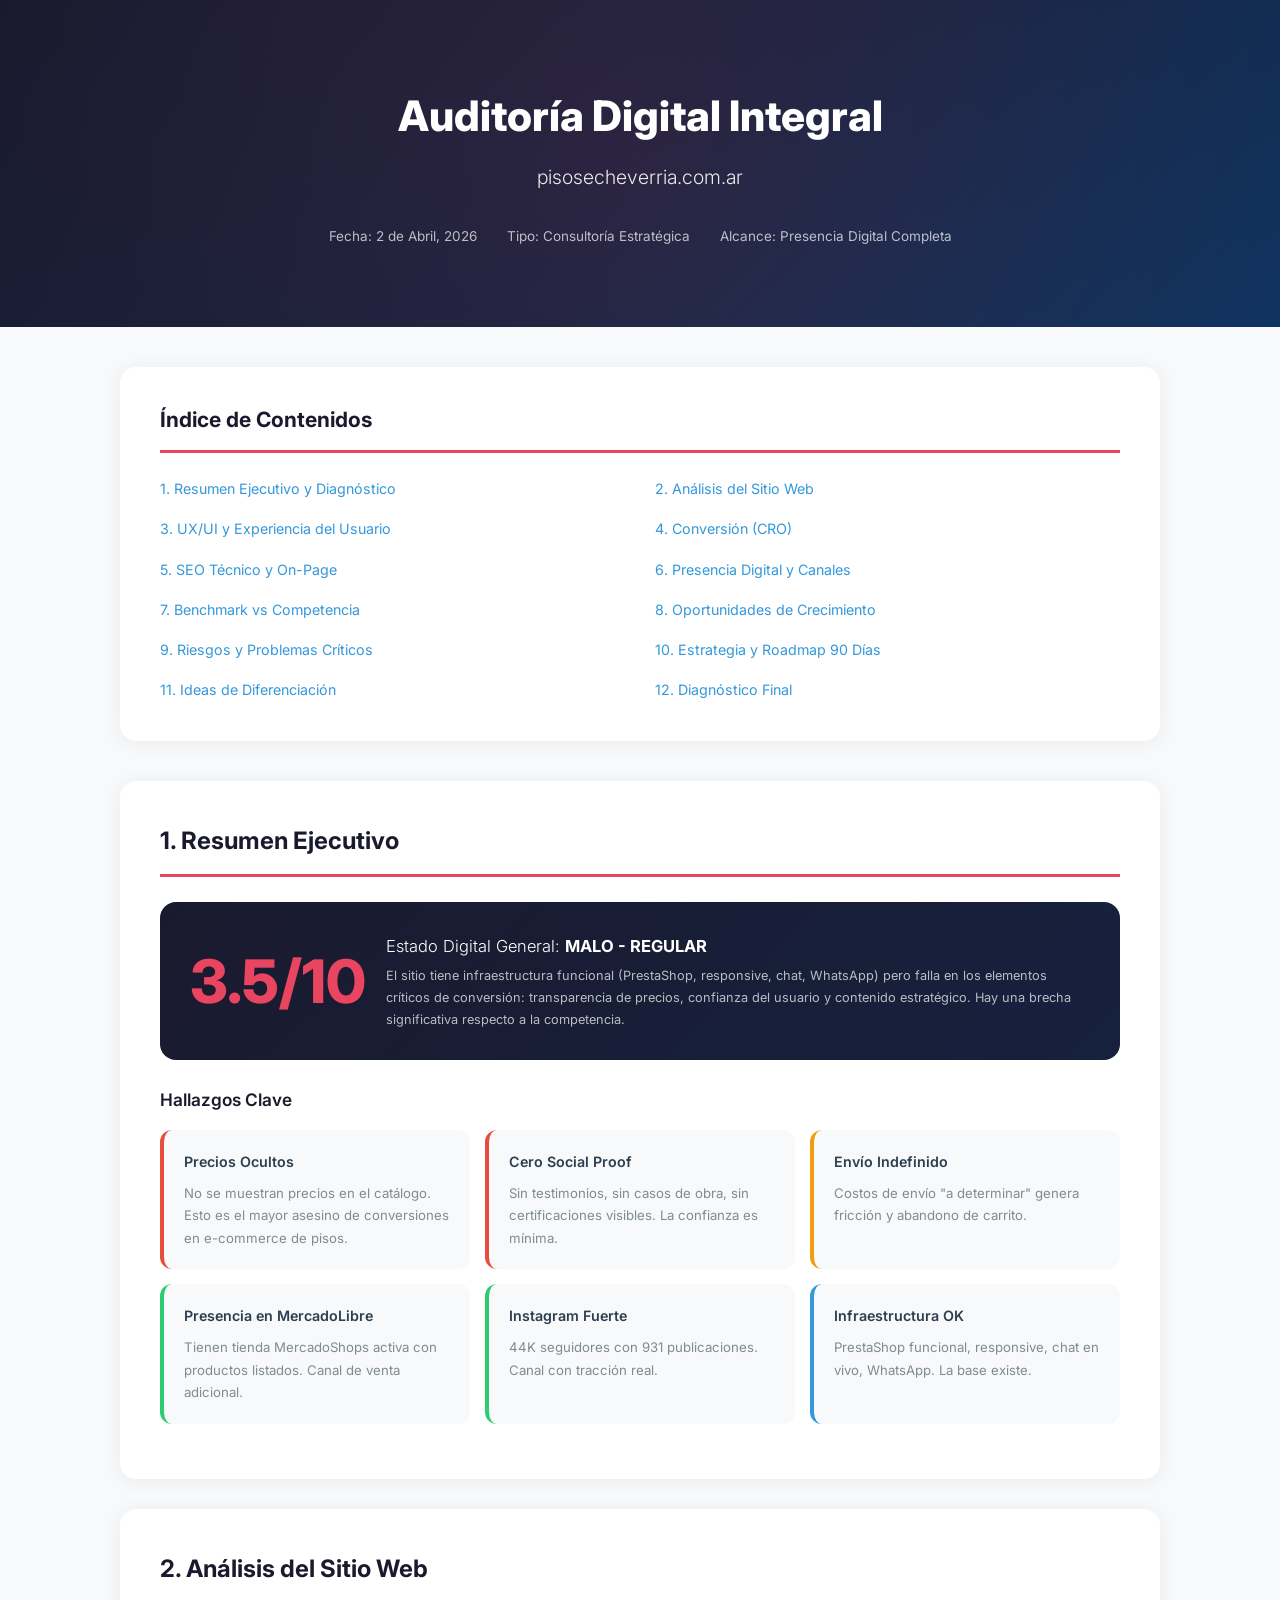
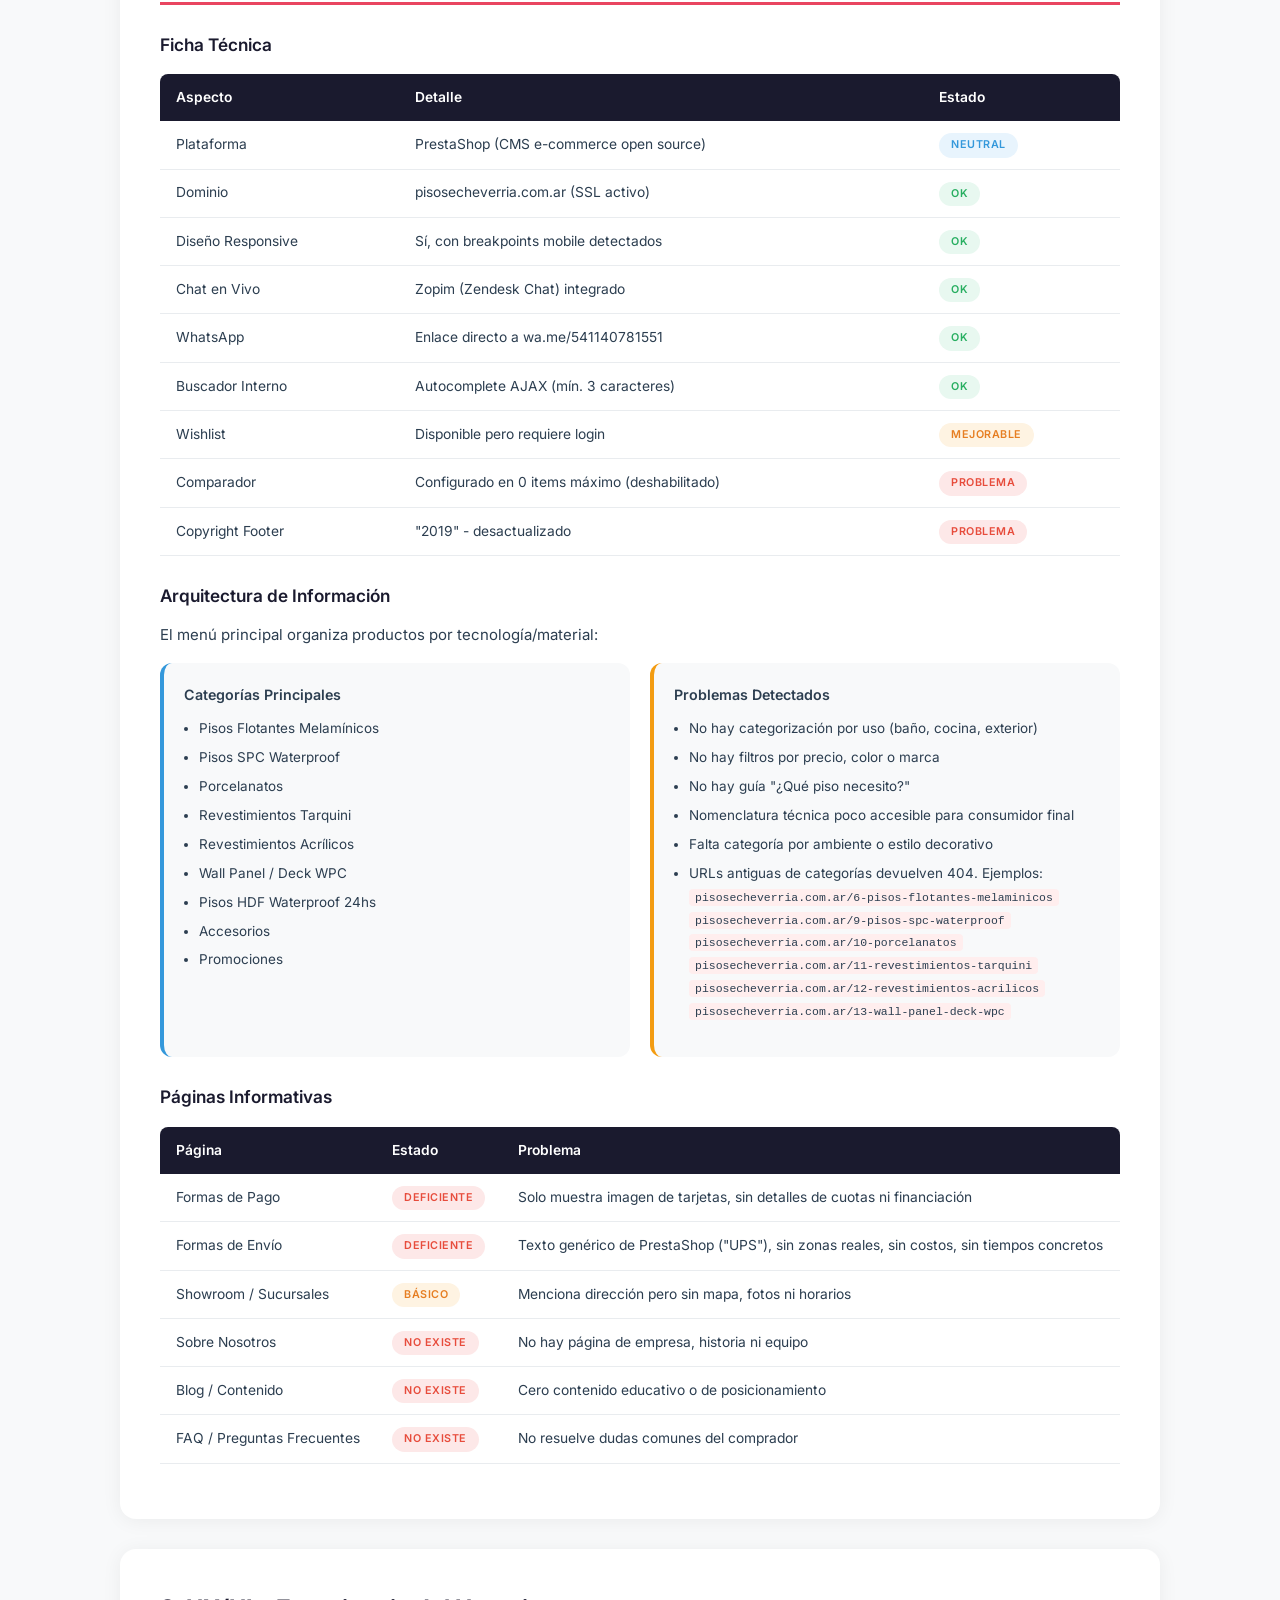
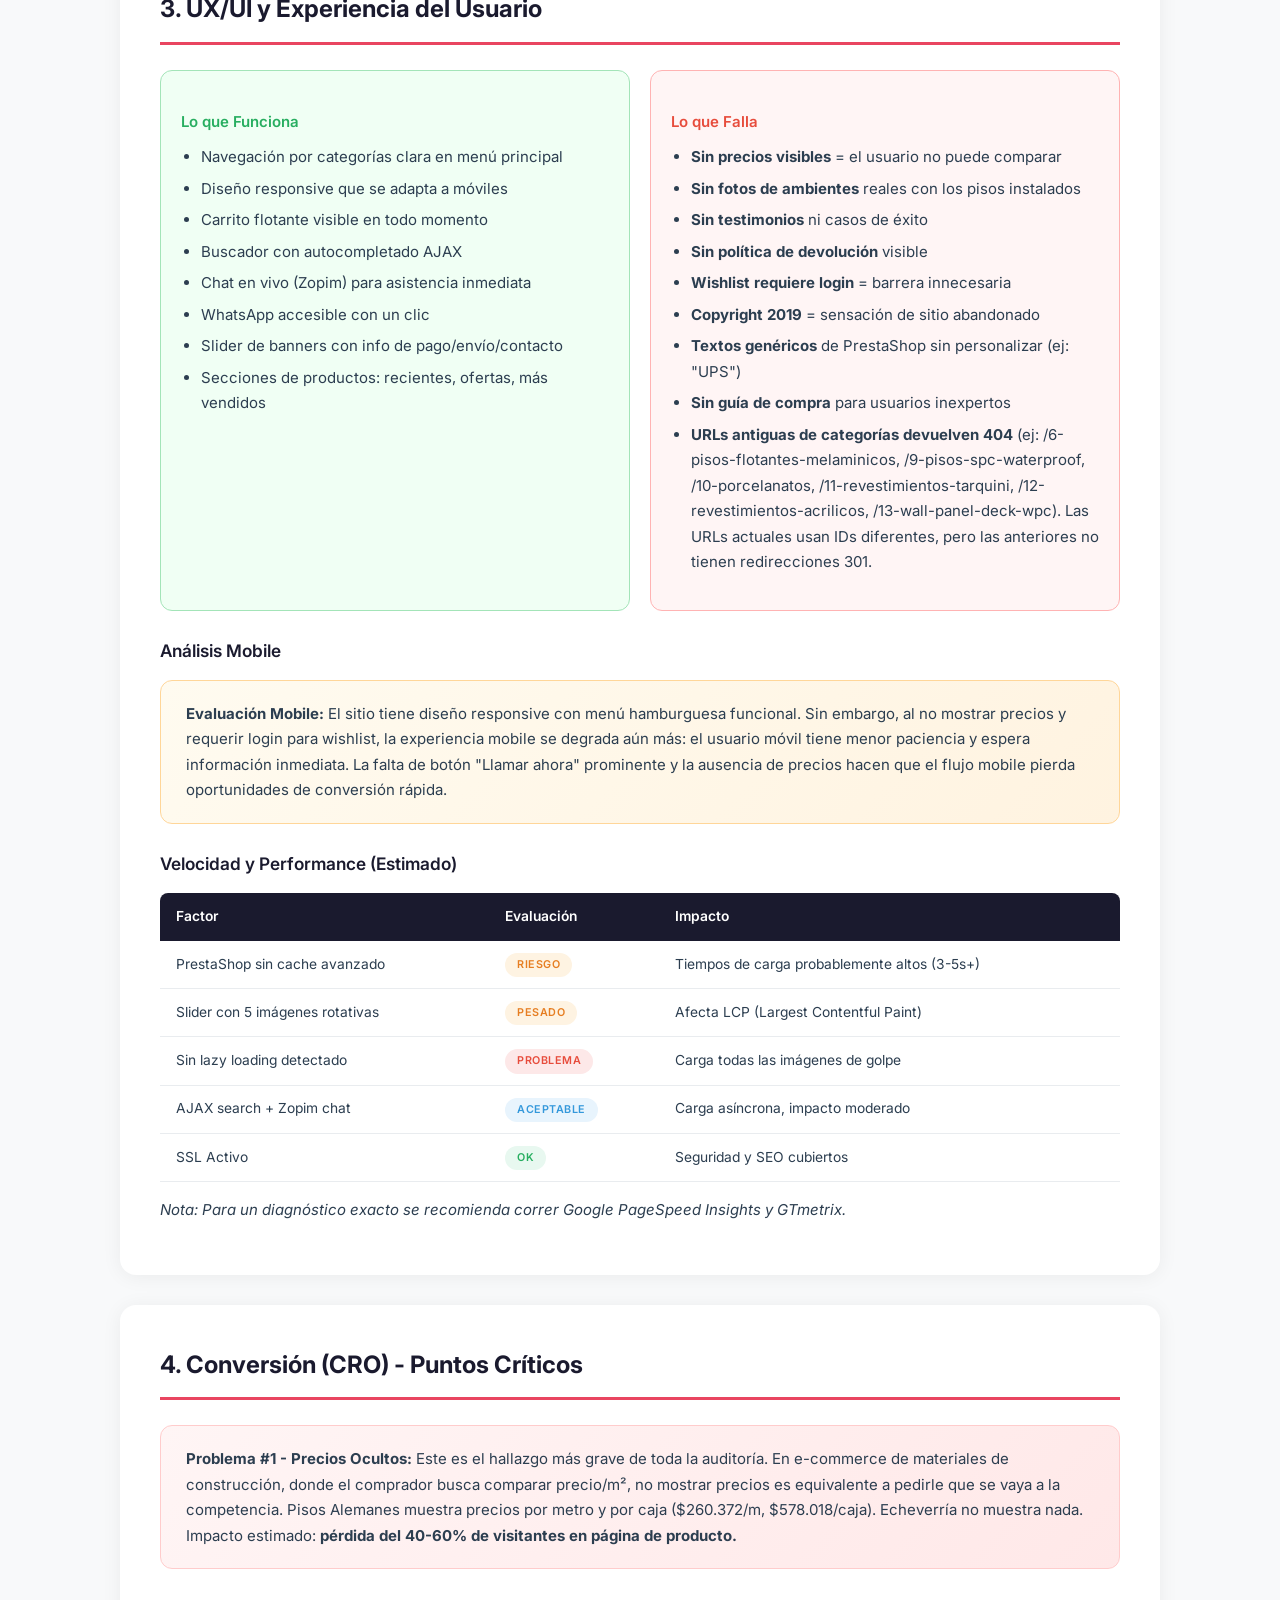
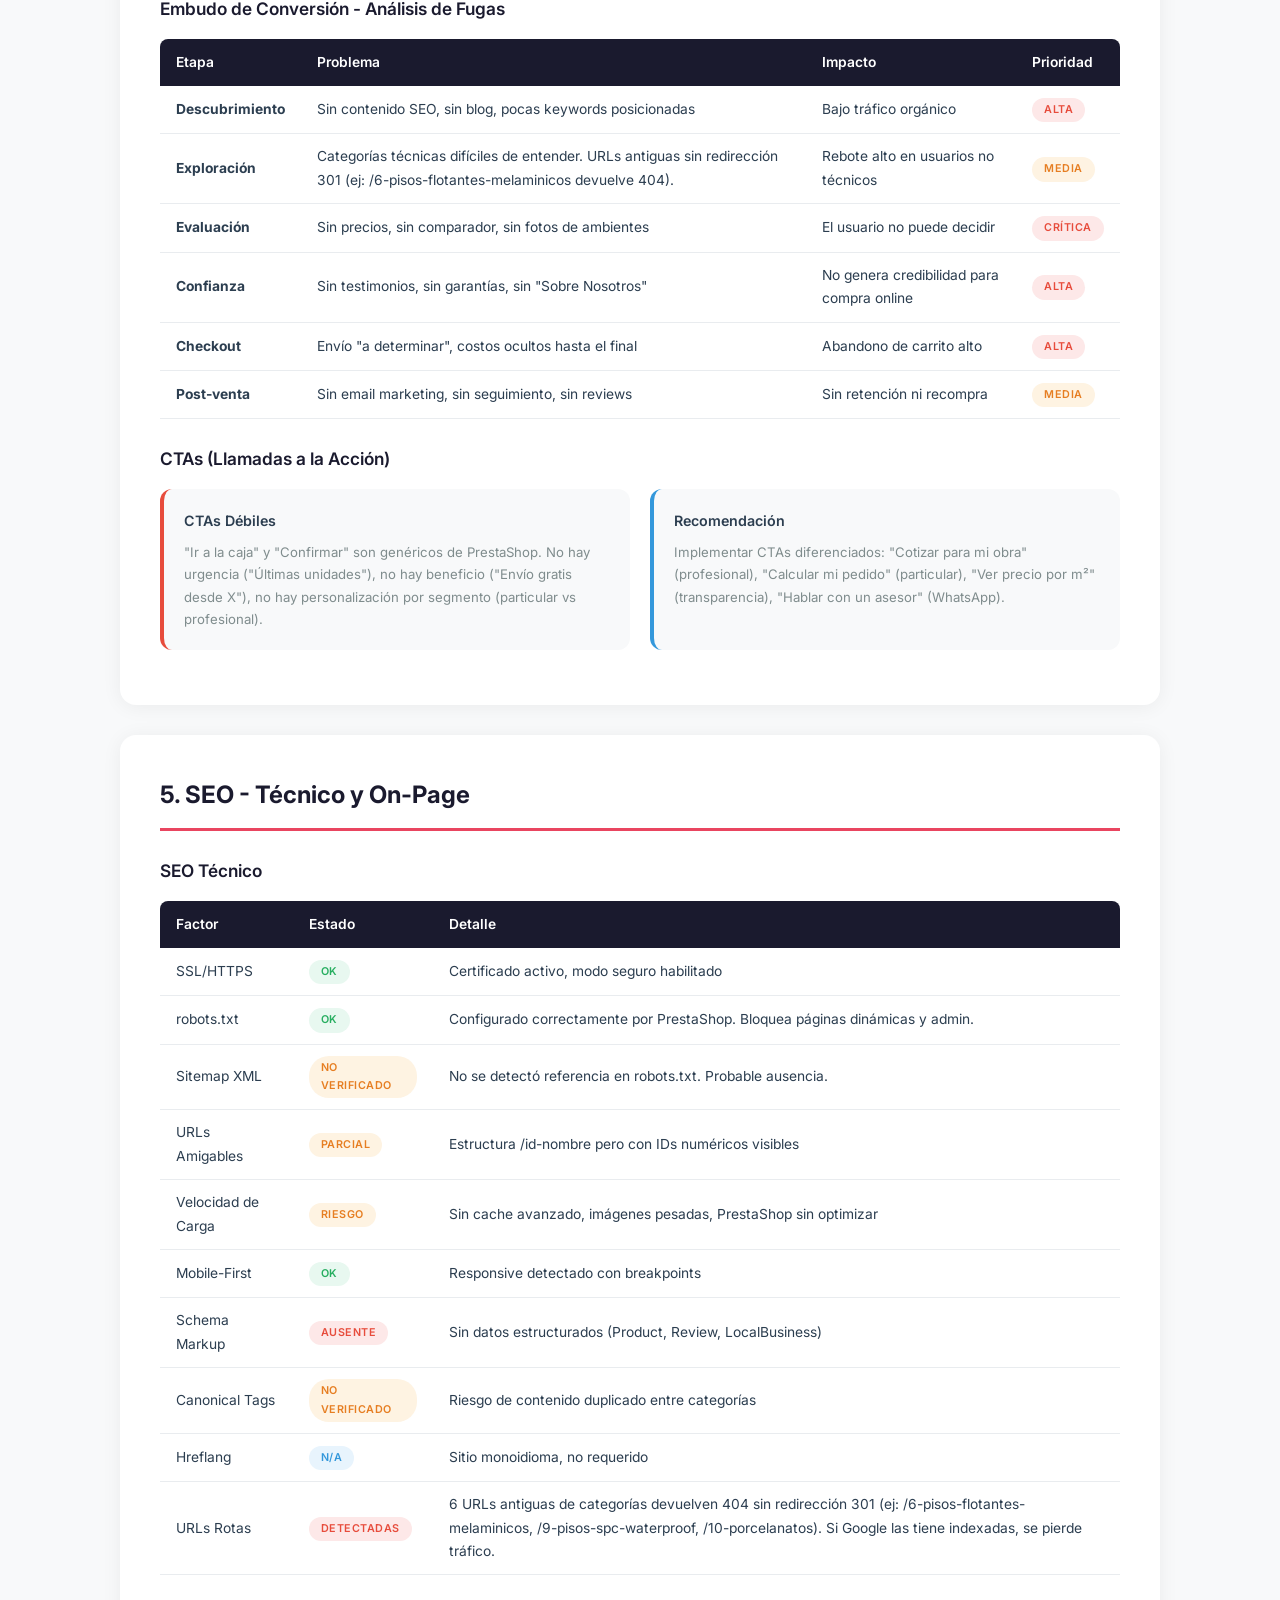
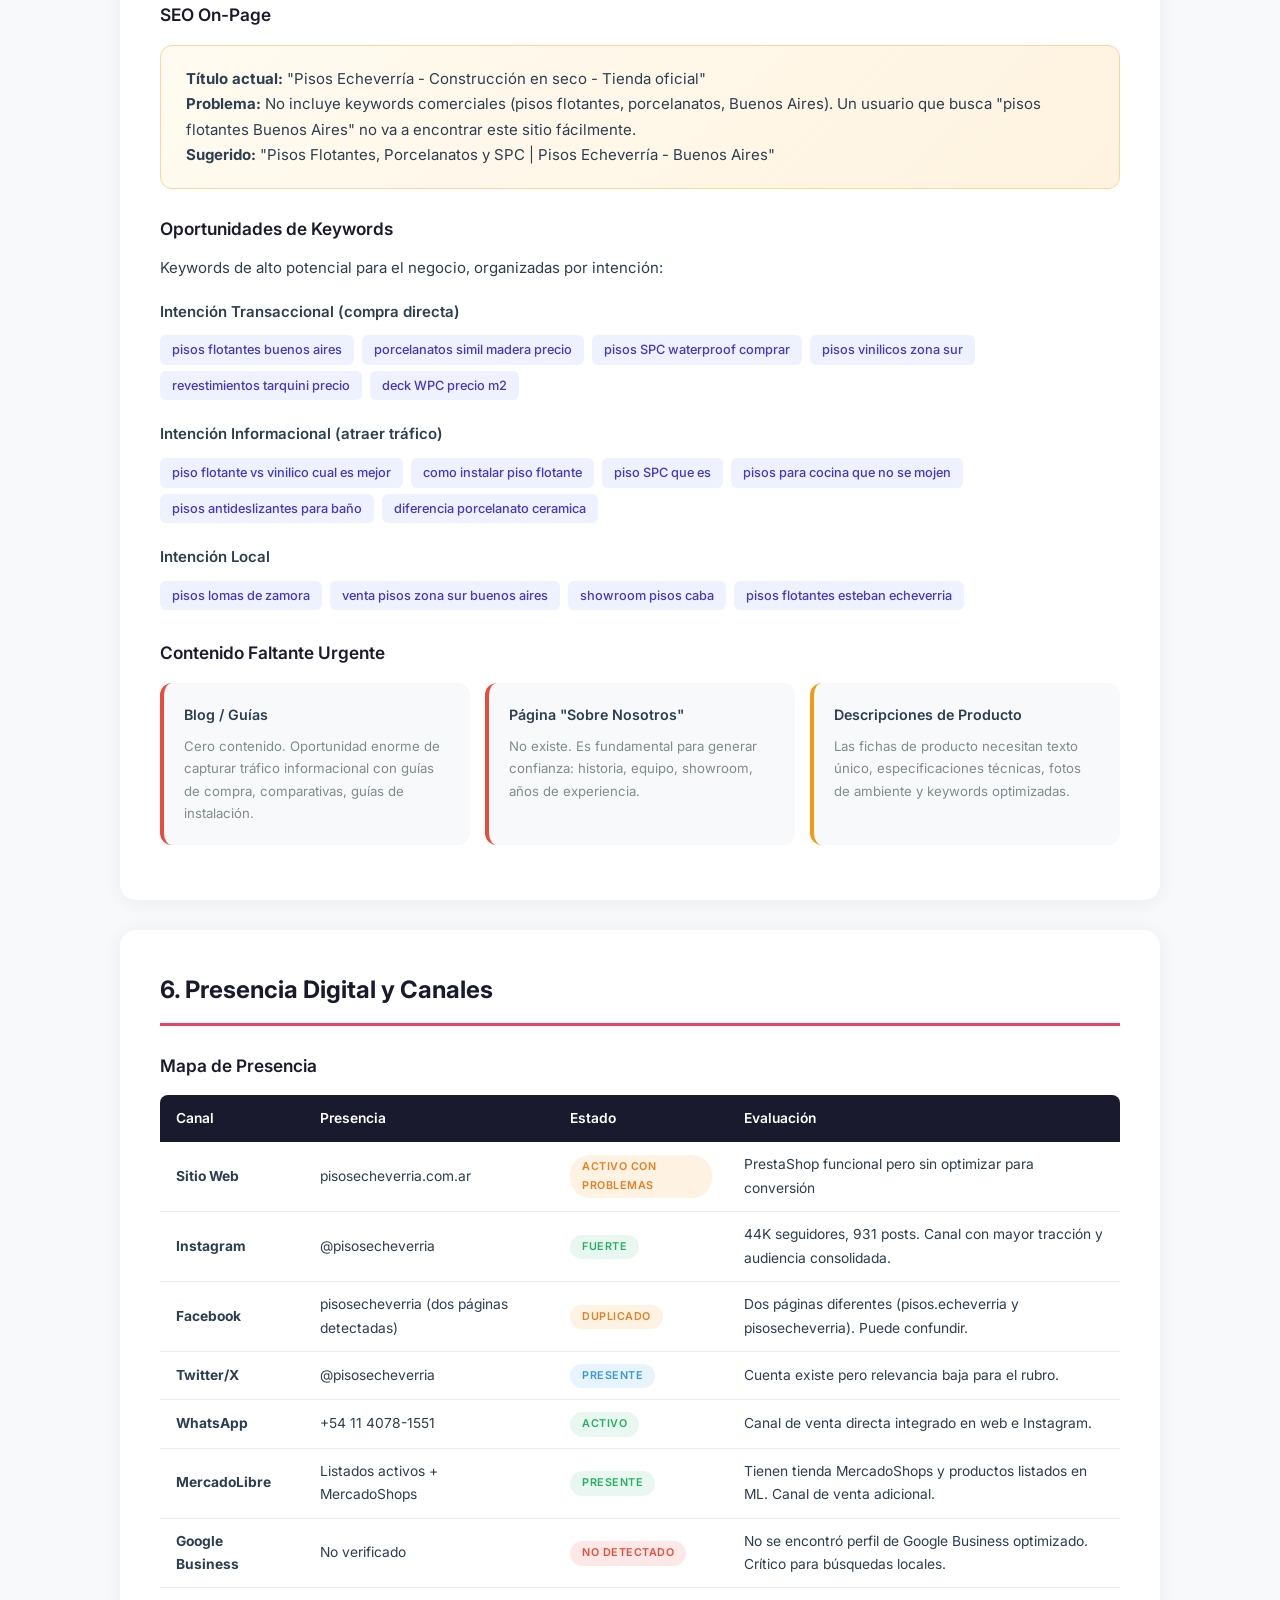
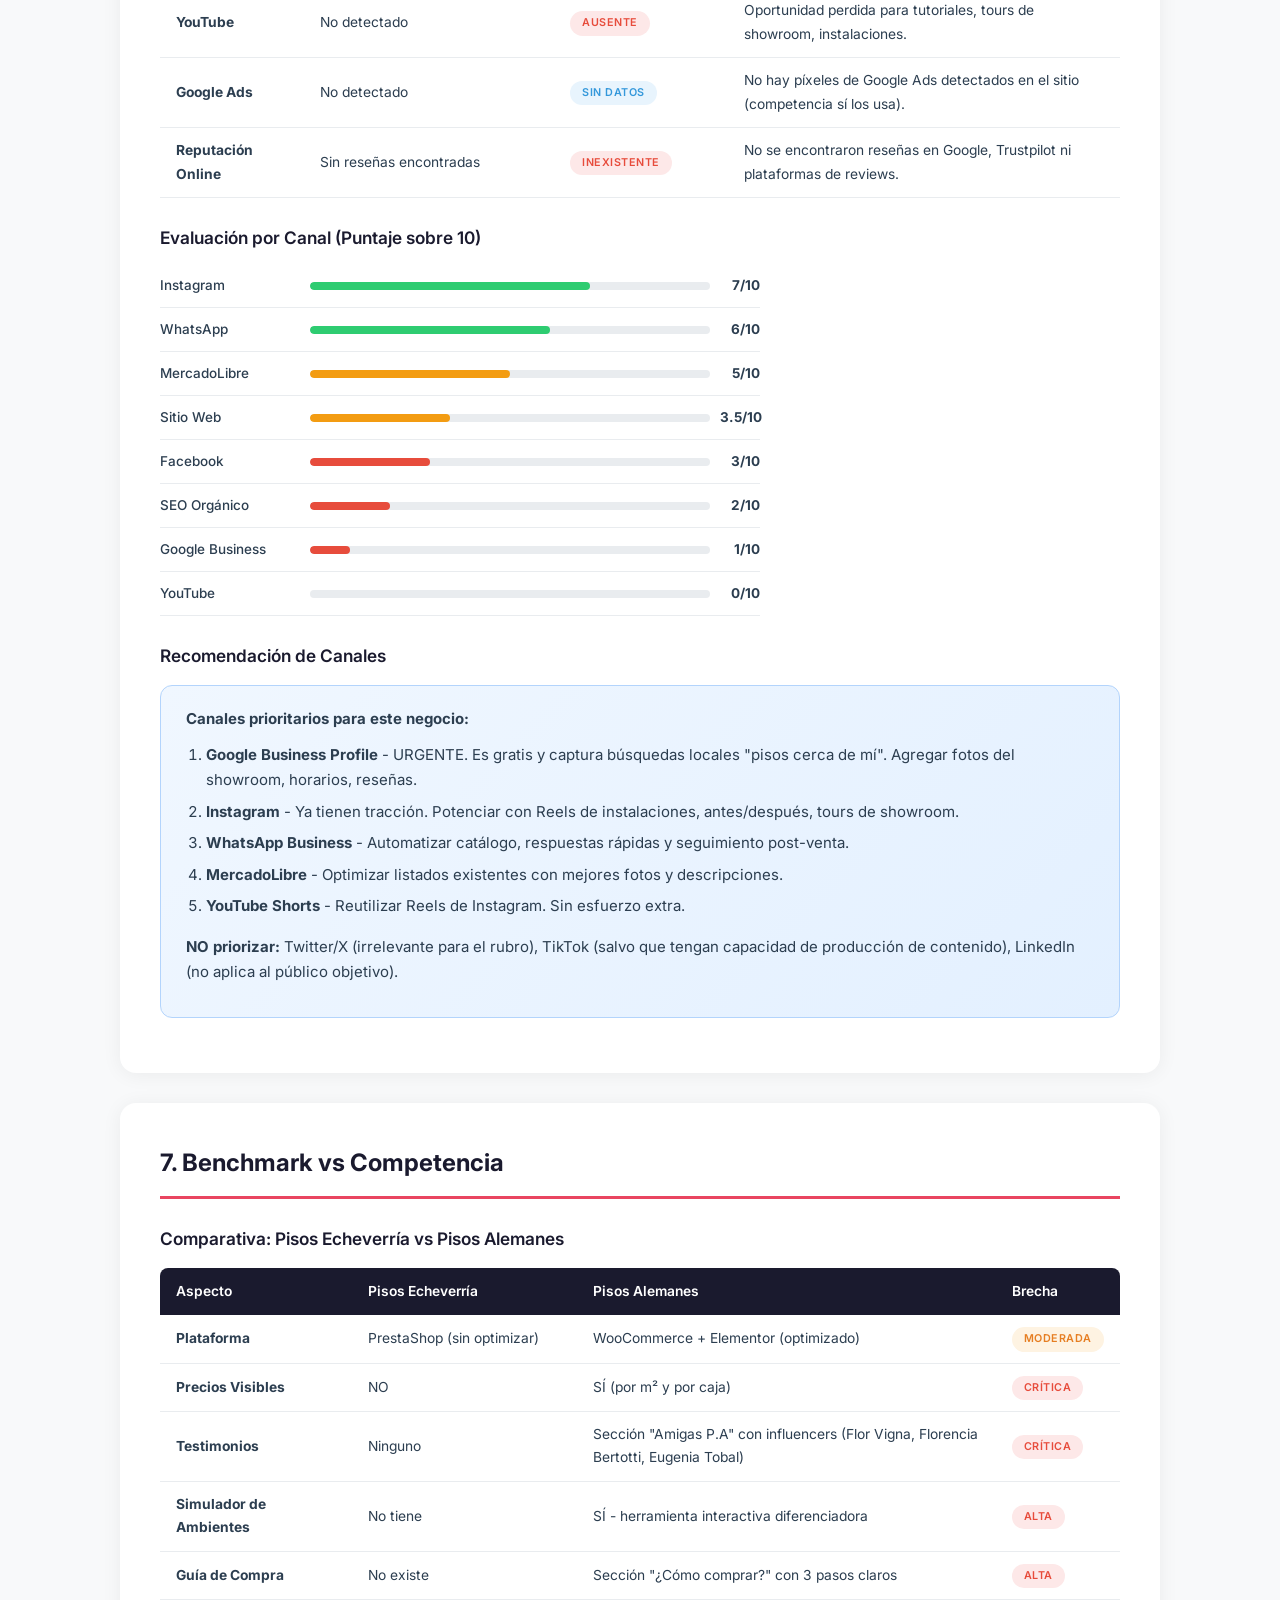
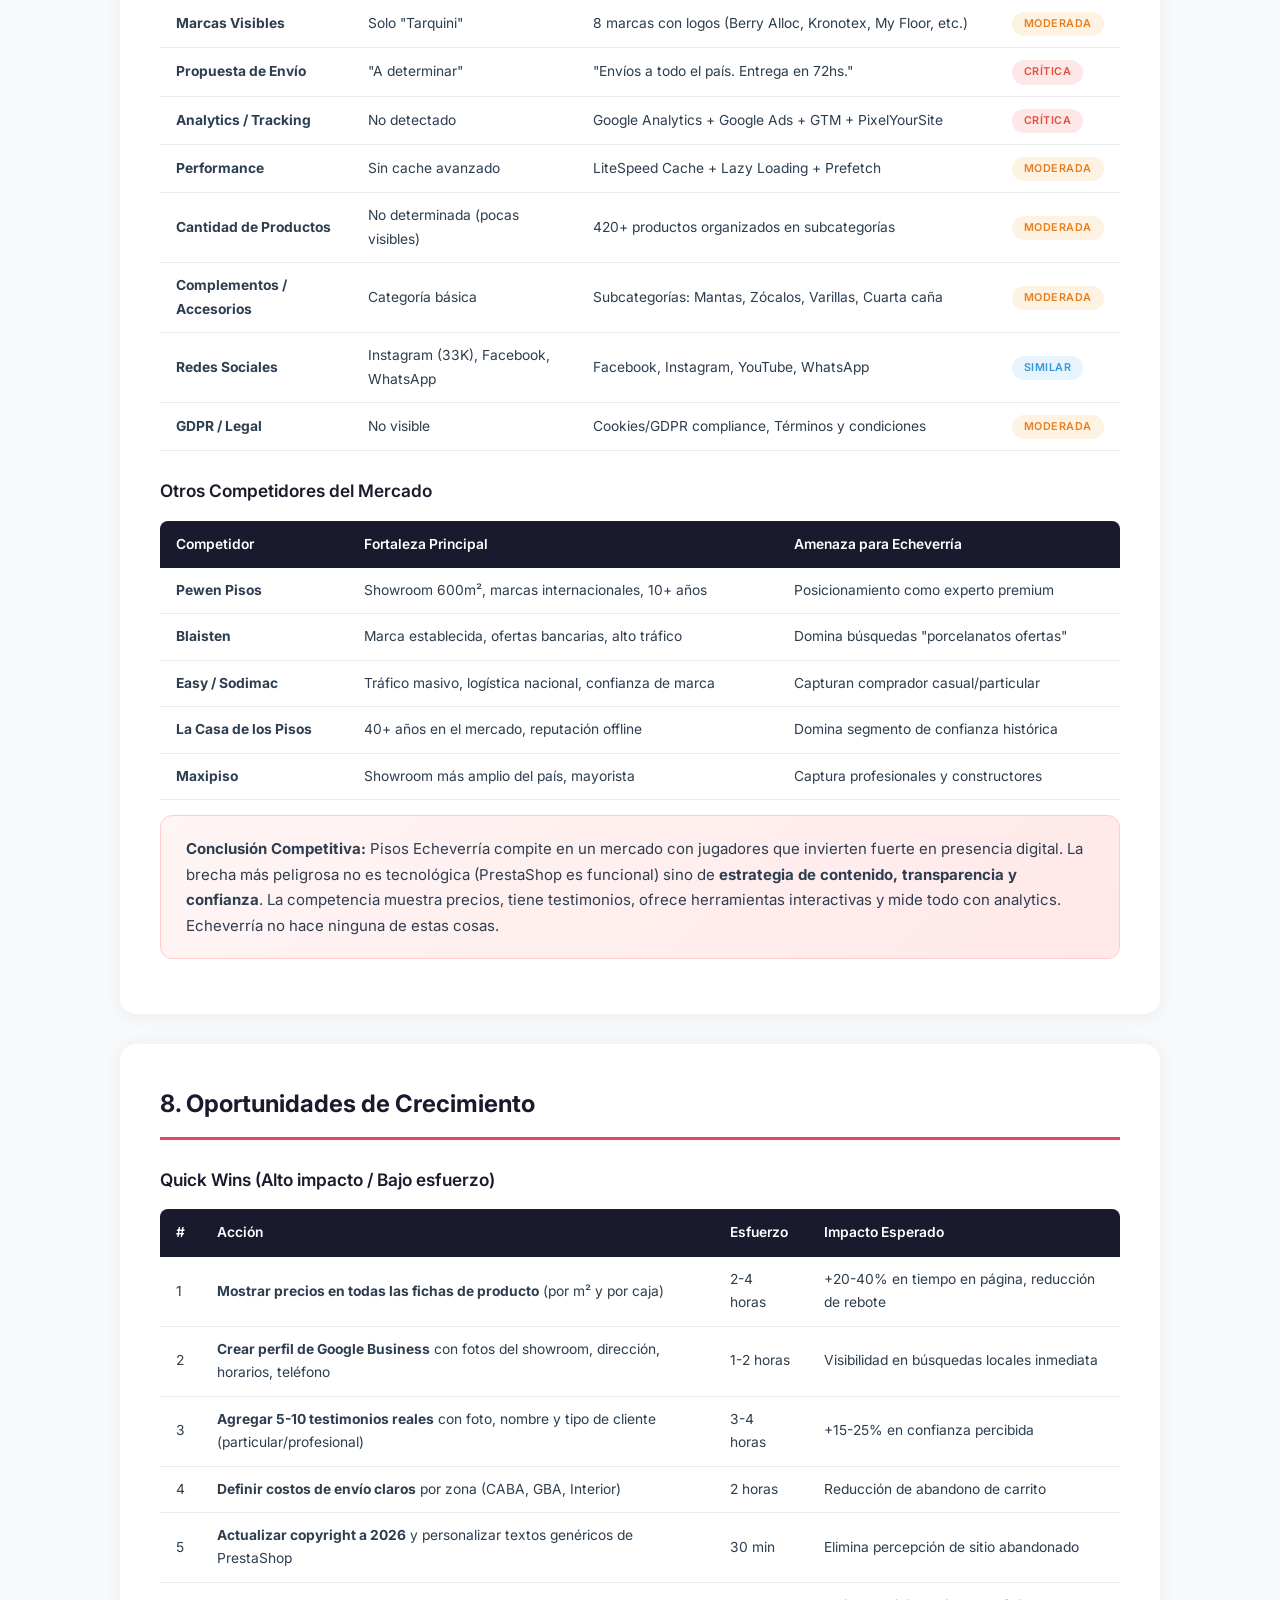
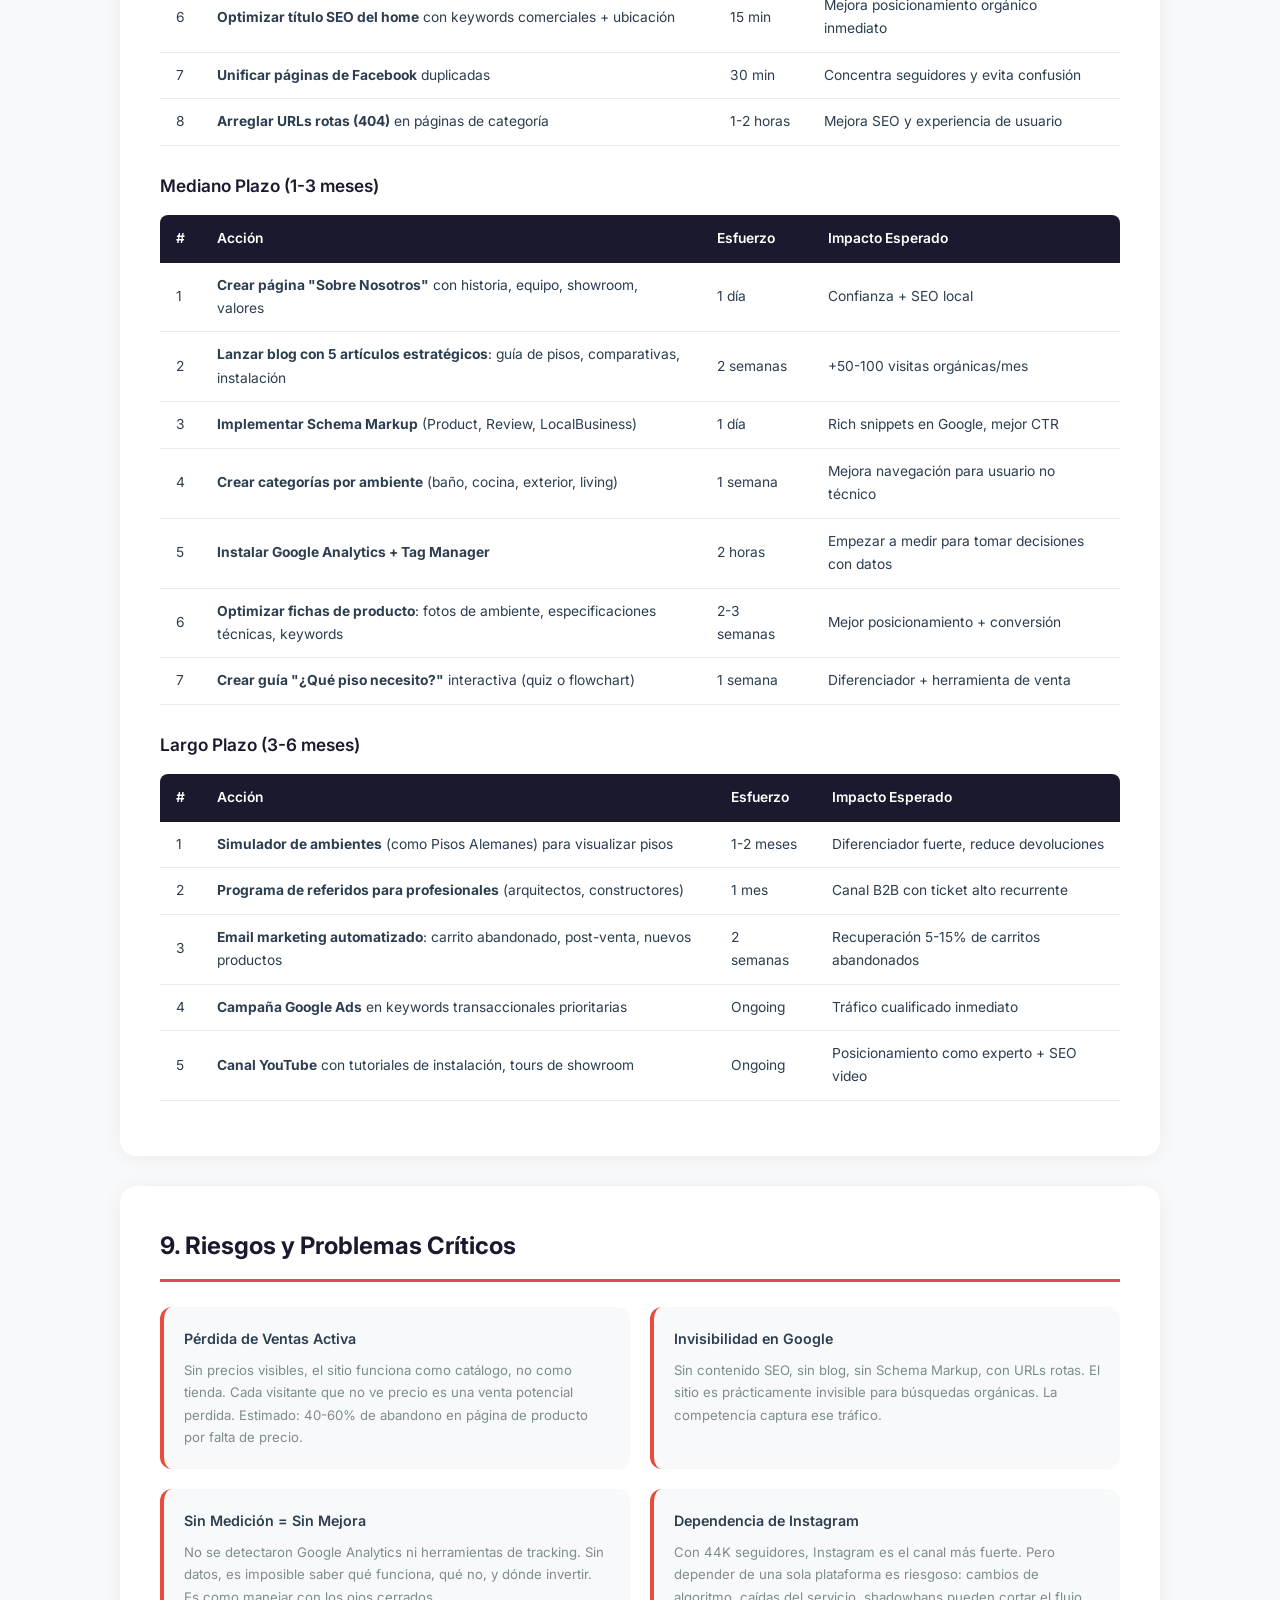
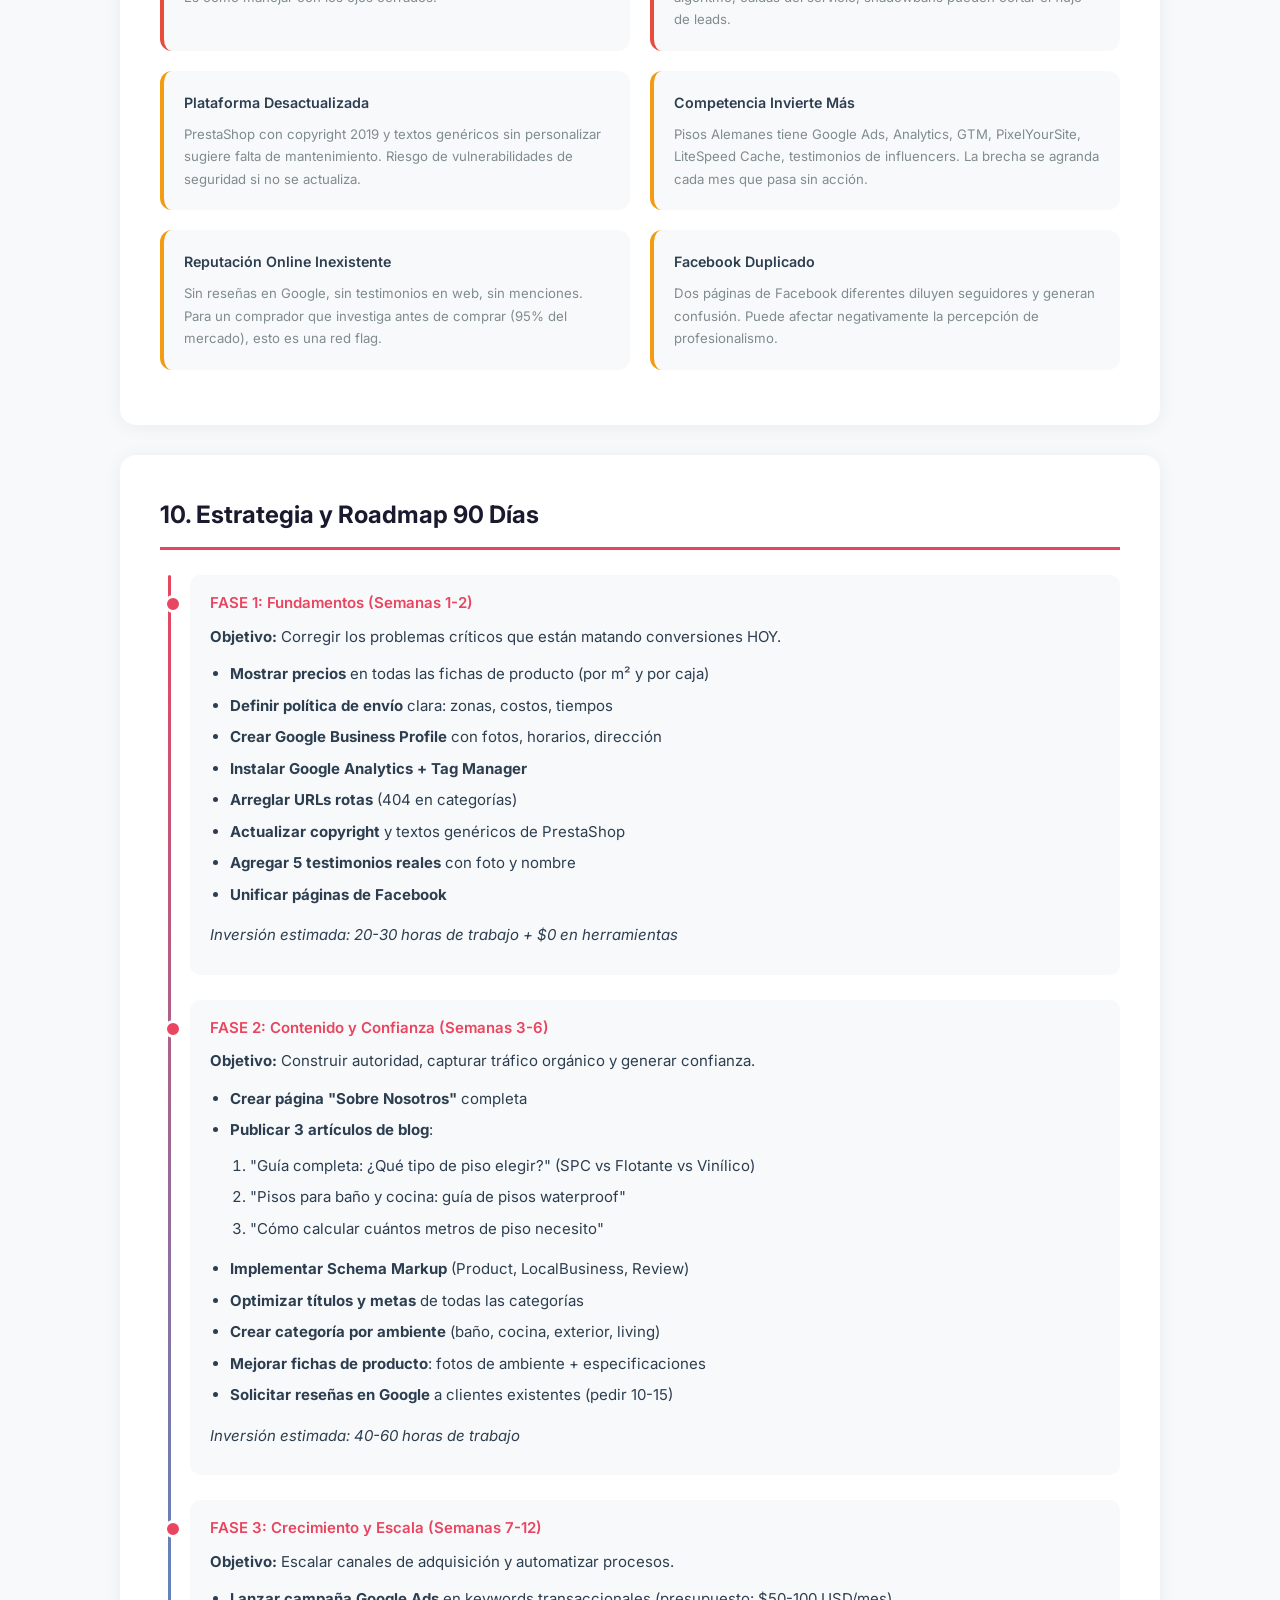
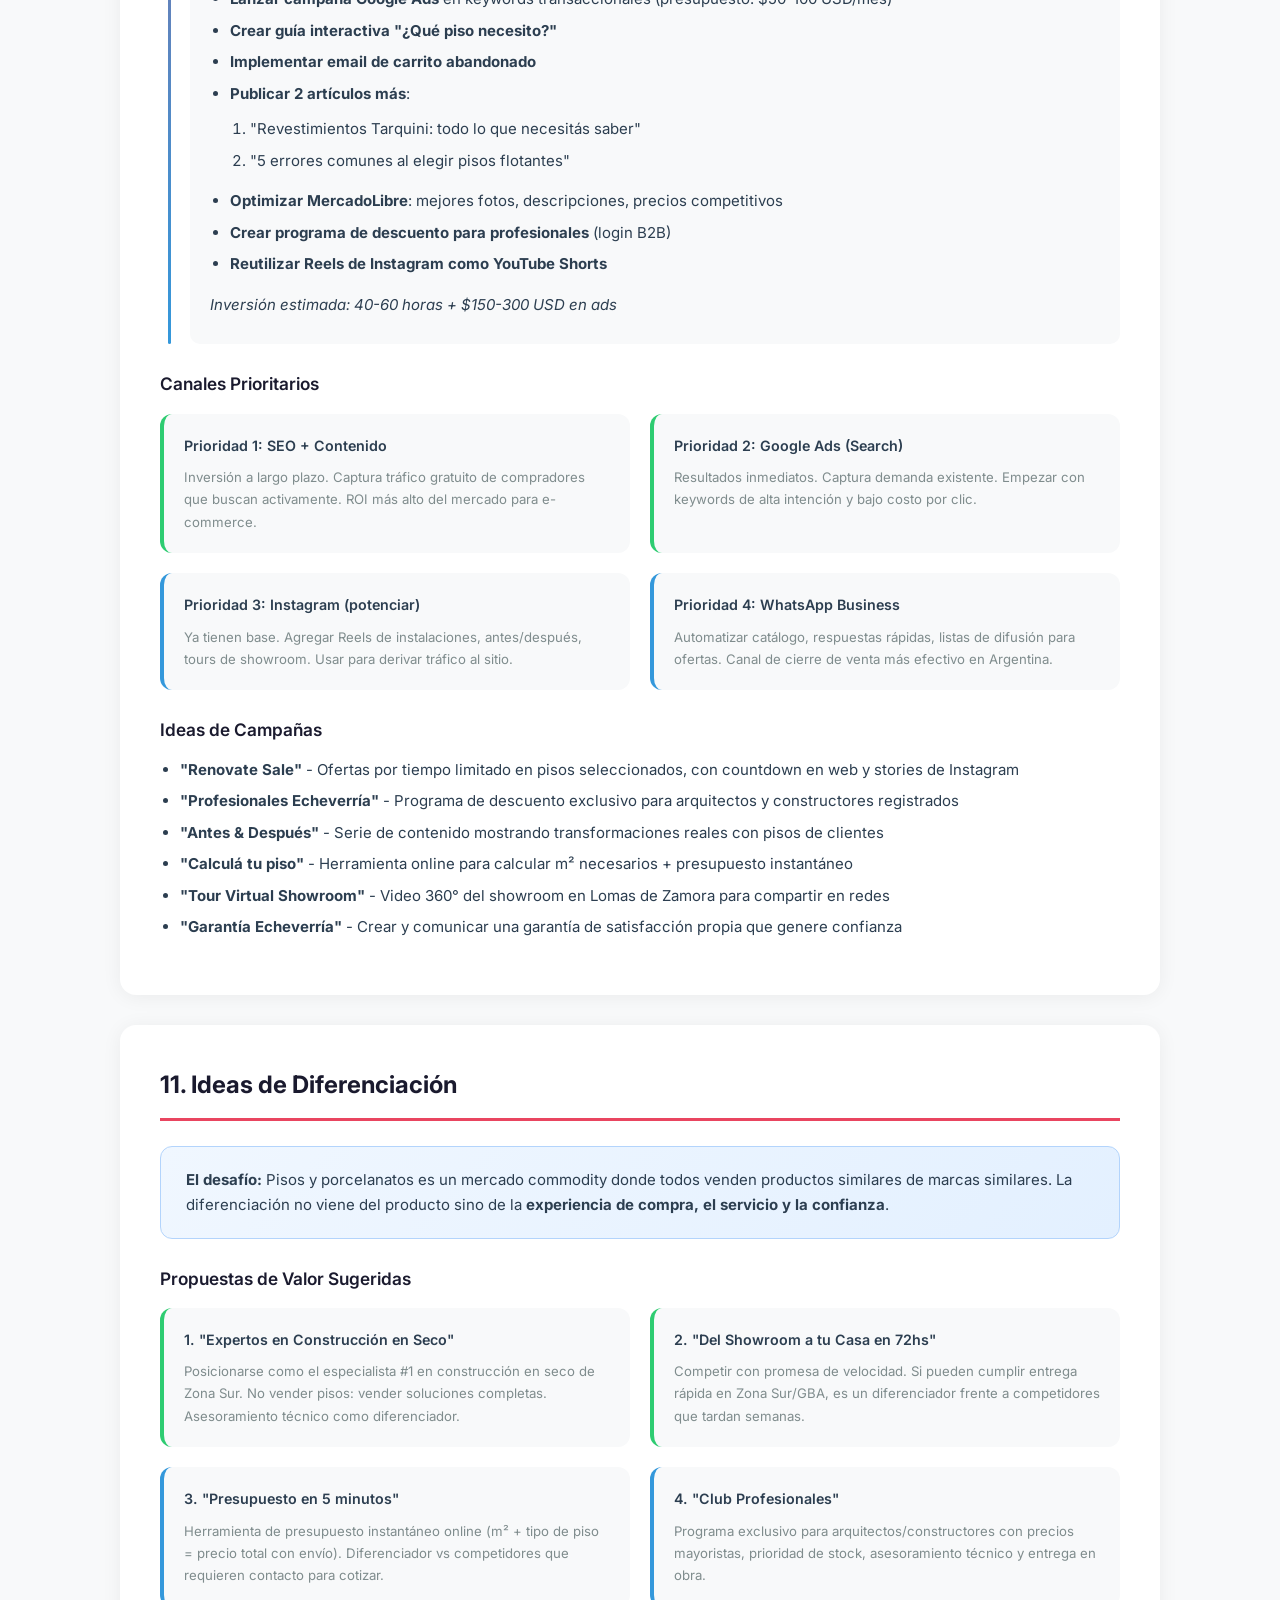
==== auditoria-pisosecheverria.html @ bd14de44 "Commit Inicial" ====
<!DOCTYPE html>
<html lang="es">
<head>
    <meta charset="UTF-8">
    <meta name="viewport" content="width=device-width, initial-scale=1.0">
    <title>Auditoría Digital - Pisos Echeverría</title>
    <style>
        @import url('https://fonts.googleapis.com/css2?family=Inter:wght@300;400;500;600;700;800&display=swap');

        :root {
            --primary: #1a1a2e;
            --accent: #e94560;
            --accent-light: #ff6b6b;
            --success: #2ecc71;
            --warning: #f39c12;
            --danger: #e74c3c;
            --info: #3498db;
            --bg: #f8f9fa;
            --card: #ffffff;
            --text: #2c3e50;
            --text-light: #7f8c8d;
            --border: #e9ecef;
        }

        * { margin: 0; padding: 0; box-sizing: border-box; }

        body {
            font-family: 'Inter', -apple-system, sans-serif;
            background: var(--bg);
            color: var(--text);
            line-height: 1.7;
            font-size: 15px;
        }

        .cover {
            background: linear-gradient(135deg, var(--primary) 0%, #16213e 50%, #0f3460 100%);
            color: white;
            padding: 80px 40px;
            text-align: center;
            position: relative;
            overflow: hidden;
        }

        .cover::before {
            content: '';
            position: absolute;
            top: -50%;
            left: -50%;
            width: 200%;
            height: 200%;
            background: radial-gradient(circle, rgba(233,69,96,0.1) 0%, transparent 50%);
            animation: pulse 4s ease-in-out infinite;
        }

        @keyframes pulse {
            0%, 100% { transform: scale(1); }
            50% { transform: scale(1.1); }
        }

        .cover h1 {
            font-size: 2.8em;
            font-weight: 800;
            margin-bottom: 10px;
            position: relative;
        }

        .cover .subtitle {
            font-size: 1.3em;
            opacity: 0.9;
            font-weight: 300;
            margin-bottom: 30px;
            position: relative;
        }

        .cover .meta {
            display: flex;
            justify-content: center;
            gap: 30px;
            font-size: 0.9em;
            opacity: 0.7;
            position: relative;
        }

        .container {
            max-width: 1100px;
            margin: 0 auto;
            padding: 40px 30px;
        }

        .toc {
            background: var(--card);
            border-radius: 16px;
            padding: 35px 40px;
            margin-bottom: 40px;
            box-shadow: 0 2px 20px rgba(0,0,0,0.06);
        }

        .toc h2 {
            font-size: 1.4em;
            margin-bottom: 20px;
            color: var(--primary);
        }

        .toc-grid {
            display: grid;
            grid-template-columns: 1fr 1fr;
            gap: 8px 30px;
        }

        .toc a {
            color: var(--info);
            text-decoration: none;
            font-size: 0.95em;
            padding: 4px 0;
            display: block;
            transition: color 0.2s;
        }

        .toc a:hover { color: var(--accent); }

        section {
            background: var(--card);
            border-radius: 16px;
            padding: 40px;
            margin-bottom: 30px;
            box-shadow: 0 2px 20px rgba(0,0,0,0.06);
        }

        h2 {
            font-size: 1.6em;
            color: var(--primary);
            margin-bottom: 25px;
            padding-bottom: 12px;
            border-bottom: 3px solid var(--accent);
            display: flex;
            align-items: center;
            gap: 12px;
        }

        h3 {
            font-size: 1.15em;
            color: var(--primary);
            margin: 25px 0 12px;
            font-weight: 600;
        }

        h4 {
            font-size: 1em;
            color: var(--text);
            margin: 18px 0 8px;
            font-weight: 600;
        }

        p { margin-bottom: 12px; }

        ul, ol {
            margin: 10px 0 15px 20px;
        }

        li { margin-bottom: 6px; }

        .badge {
            display: inline-block;
            padding: 3px 12px;
            border-radius: 20px;
            font-size: 0.78em;
            font-weight: 600;
            text-transform: uppercase;
            letter-spacing: 0.5px;
        }

        .badge-danger { background: #fde8e8; color: var(--danger); }
        .badge-warning { background: #fef3e2; color: #e67e22; }
        .badge-success { background: #e8f8f0; color: #27ae60; }
        .badge-info { background: #e8f4fd; color: var(--info); }

        .score-card {
            display: flex;
            align-items: center;
            gap: 20px;
            background: linear-gradient(135deg, #1a1a2e, #16213e);
            color: white;
            padding: 30px;
            border-radius: 16px;
            margin: 20px 0;
        }

        .score-number {
            font-size: 4em;
            font-weight: 800;
            line-height: 1;
            color: var(--accent);
        }

        .score-label {
            font-size: 1.1em;
            font-weight: 300;
        }

        .score-detail {
            font-size: 0.85em;
            opacity: 0.7;
            margin-top: 5px;
        }

        .grid-2 {
            display: grid;
            grid-template-columns: 1fr 1fr;
            gap: 20px;
            margin: 15px 0;
        }

        .grid-3 {
            display: grid;
            grid-template-columns: 1fr 1fr 1fr;
            gap: 15px;
            margin: 15px 0;
        }

        .mini-card {
            background: var(--bg);
            border-radius: 12px;
            padding: 20px;
            border-left: 4px solid var(--info);
        }

        .mini-card.danger { border-left-color: var(--danger); }
        .mini-card.warning { border-left-color: var(--warning); }
        .mini-card.success { border-left-color: var(--success); }
        .mini-card.info { border-left-color: var(--info); }

        .mini-card h4 {
            margin: 0 0 8px;
            font-size: 0.95em;
        }

        .mini-card p {
            font-size: 0.88em;
            color: var(--text-light);
            margin: 0;
        }

        table {
            width: 100%;
            border-collapse: collapse;
            margin: 15px 0;
            font-size: 0.92em;
        }

        thead th {
            background: var(--primary);
            color: white;
            padding: 12px 16px;
            text-align: left;
            font-weight: 600;
        }

        thead th:first-child { border-radius: 8px 0 0 0; }
        thead th:last-child { border-radius: 0 8px 0 0; }

        tbody td {
            padding: 11px 16px;
            border-bottom: 1px solid var(--border);
        }

        tbody tr:hover { background: #f8f9fa; }

        .highlight-box {
            background: linear-gradient(135deg, #fff5f5, #ffe8e8);
            border: 1px solid #ffcccc;
            border-radius: 12px;
            padding: 20px 25px;
            margin: 15px 0;
        }

        .highlight-box.info {
            background: linear-gradient(135deg, #f0f7ff, #e3f0ff);
            border-color: #b3d4fc;
        }

        .highlight-box.success {
            background: linear-gradient(135deg, #f0fff4, #e3ffe8);
            border-color: #a3e4b8;
        }

        .highlight-box.warning {
            background: linear-gradient(135deg, #fffbf0, #fff3e0);
            border-color: #ffd699;
        }

        .timeline {
            position: relative;
            padding-left: 30px;
            margin: 20px 0;
        }

        .timeline::before {
            content: '';
            position: absolute;
            left: 8px;
            top: 0;
            bottom: 0;
            width: 3px;
            background: linear-gradient(to bottom, var(--accent), var(--info));
            border-radius: 3px;
        }

        .timeline-item {
            position: relative;
            margin-bottom: 25px;
            padding: 15px 20px;
            background: var(--bg);
            border-radius: 10px;
        }

        .timeline-item::before {
            content: '';
            position: absolute;
            left: -26px;
            top: 20px;
            width: 12px;
            height: 12px;
            border-radius: 50%;
            background: var(--accent);
            border: 3px solid white;
        }

        .timeline-item h4 {
            margin: 0 0 8px;
            color: var(--accent);
        }

        .pros-cons {
            display: grid;
            grid-template-columns: 1fr 1fr;
            gap: 20px;
            margin: 15px 0;
        }

        .pros, .cons {
            padding: 20px;
            border-radius: 12px;
        }

        .pros {
            background: #f0fff4;
            border: 1px solid #a3e4b8;
        }

        .cons {
            background: #fff5f5;
            border: 1px solid #ffb3b3;
        }

        .pros h4 { color: #27ae60; }
        .cons h4 { color: var(--danger); }

        .channel-score {
            display: flex;
            align-items: center;
            gap: 10px;
            padding: 10px 0;
            border-bottom: 1px solid var(--border);
        }

        .channel-bar {
            flex: 1;
            height: 8px;
            background: #e9ecef;
            border-radius: 4px;
            overflow: hidden;
        }

        .channel-fill {
            height: 100%;
            border-radius: 4px;
            transition: width 0.3s;
        }

        .channel-name {
            width: 140px;
            font-weight: 500;
            font-size: 0.9em;
        }

        .channel-value {
            width: 40px;
            text-align: right;
            font-weight: 700;
            font-size: 0.9em;
        }

        .kwt {
            display: inline-block;
            background: #eef2ff;
            color: #4338ca;
            padding: 4px 12px;
            border-radius: 6px;
            font-size: 0.85em;
            margin: 3px 4px 3px 0;
            font-weight: 500;
        }

        .footer-report {
            text-align: center;
            padding: 40px;
            color: var(--text-light);
            font-size: 0.85em;
        }

        @media print {
            body { font-size: 12px; }
            .cover { padding: 40px 20px; }
            section { break-inside: avoid; box-shadow: none; border: 1px solid #ddd; }
            .cover::before { display: none; }
        }

        @media (max-width: 768px) {
            .grid-2, .grid-3, .pros-cons, .toc-grid { grid-template-columns: 1fr; }
            .cover h1 { font-size: 2em; }
            .container { padding: 20px 15px; }
            section { padding: 25px 20px; }
        }
    </style>
</head>
<body>

<!-- PORTADA -->
<div class="cover">
    <h1>Auditoría Digital Integral</h1>
    <div class="subtitle">pisosecheverria.com.ar</div>
    <div class="meta">
        <span>Fecha: 2 de Abril, 2026</span>
        <span>Tipo: Consultoría Estratégica</span>
        <span>Alcance: Presencia Digital Completa</span>
    </div>
</div>

<div class="container">

    <!-- ÍNDICE -->
    <div class="toc">
        <h2>Índice de Contenidos</h2>
        <div class="toc-grid">
            <a href="#resumen">1. Resumen Ejecutivo y Diagnóstico</a>
            <a href="#website">2. Análisis del Sitio Web</a>
            <a href="#ux">3. UX/UI y Experiencia del Usuario</a>
            <a href="#cro">4. Conversión (CRO)</a>
            <a href="#seo">5. SEO Técnico y On-Page</a>
            <a href="#presencia">6. Presencia Digital y Canales</a>
            <a href="#benchmark">7. Benchmark vs Competencia</a>
            <a href="#oportunidades">8. Oportunidades de Crecimiento</a>
            <a href="#riesgos">9. Riesgos y Problemas Críticos</a>
            <a href="#estrategia">10. Estrategia y Roadmap 90 Días</a>
            <a href="#diferenciacion">11. Ideas de Diferenciación</a>
            <a href="#diagnostico">12. Diagnóstico Final</a>
        </div>
    </div>

    <!-- 1. RESUMEN EJECUTIVO -->
    <section id="resumen">
        <h2>1. Resumen Ejecutivo</h2>

        <div class="score-card">
            <div>
                <div class="score-number">3.5/10</div>
            </div>
            <div>
                <div class="score-label">Estado Digital General: <strong>MALO - REGULAR</strong></div>
                <div class="score-detail">El sitio tiene infraestructura funcional (PrestaShop, responsive, chat, WhatsApp) pero falla en los elementos críticos de conversión: transparencia de precios, confianza del usuario y contenido estratégico. Hay una brecha significativa respecto a la competencia.</div>
            </div>
        </div>

        <h3>Hallazgos Clave</h3>
        <div class="grid-3">
            <div class="mini-card danger">
                <h4>Precios Ocultos</h4>
                <p>No se muestran precios en el catálogo. Esto es el mayor asesino de conversiones en e-commerce de pisos.</p>
            </div>
            <div class="mini-card danger">
                <h4>Cero Social Proof</h4>
                <p>Sin testimonios, sin casos de obra, sin certificaciones visibles. La confianza es mínima.</p>
            </div>
            <div class="mini-card warning">
                <h4>Envío Indefinido</h4>
                <p>Costos de envío "a determinar" genera fricción y abandono de carrito.</p>
            </div>
            <div class="mini-card success">
                <h4>Presencia en MercadoLibre</h4>
                <p>Tienen tienda MercadoShops activa con productos listados. Canal de venta adicional.</p>
            </div>
            <div class="mini-card success">
                <h4>Instagram Fuerte</h4>
                <p>44K seguidores con 931 publicaciones. Canal con tracción real.</p>
            </div>
            <div class="mini-card info">
                <h4>Infraestructura OK</h4>
                <p>PrestaShop funcional, responsive, chat en vivo, WhatsApp. La base existe.</p>
            </div>
        </div>
    </section>

    <!-- 2. ANÁLISIS DEL SITIO WEB -->
    <section id="website">
        <h2>2. Análisis del Sitio Web</h2>

        <h3>Ficha Técnica</h3>
        <table>
            <thead>
                <tr><th>Aspecto</th><th>Detalle</th><th>Estado</th></tr>
            </thead>
            <tbody>
                <tr><td>Plataforma</td><td>PrestaShop (CMS e-commerce open source)</td><td><span class="badge badge-info">Neutral</span></td></tr>
                <tr><td>Dominio</td><td>pisosecheverria.com.ar (SSL activo)</td><td><span class="badge badge-success">OK</span></td></tr>
                <tr><td>Diseño Responsive</td><td>Sí, con breakpoints mobile detectados</td><td><span class="badge badge-success">OK</span></td></tr>
                <tr><td>Chat en Vivo</td><td>Zopim (Zendesk Chat) integrado</td><td><span class="badge badge-success">OK</span></td></tr>
                <tr><td>WhatsApp</td><td>Enlace directo a wa.me/541140781551</td><td><span class="badge badge-success">OK</span></td></tr>
                <tr><td>Buscador Interno</td><td>Autocomplete AJAX (mín. 3 caracteres)</td><td><span class="badge badge-success">OK</span></td></tr>
                <tr><td>Wishlist</td><td>Disponible pero requiere login</td><td><span class="badge badge-warning">Mejorable</span></td></tr>
                <tr><td>Comparador</td><td>Configurado en 0 items máximo (deshabilitado)</td><td><span class="badge badge-danger">Problema</span></td></tr>
                <tr><td>Copyright Footer</td><td>"2019" - desactualizado</td><td><span class="badge badge-danger">Problema</span></td></tr>
            </tbody>
        </table>

        <h3>Arquitectura de Información</h3>
        <p>El menú principal organiza productos por tecnología/material:</p>
        <div class="grid-2">
            <div class="mini-card info">
                <h4>Categorías Principales</h4>
                <ul style="margin-left:15px; font-size:0.9em;">
                    <li>Pisos Flotantes Melamínicos</li>
                    <li>Pisos SPC Waterproof</li>
                    <li>Porcelanatos</li>
                    <li>Revestimientos Tarquini</li>
                    <li>Revestimientos Acrílicos</li>
                    <li>Wall Panel / Deck WPC</li>
                    <li>Pisos HDF Waterproof 24hs</li>
                    <li>Accesorios</li>
                    <li>Promociones</li>
                </ul>
            </div>
            <div class="mini-card warning">
                <h4>Problemas Detectados</h4>
                <ul style="margin-left:15px; font-size:0.9em;">
                    <li>No hay categorización por uso (baño, cocina, exterior)</li>
                    <li>No hay filtros por precio, color o marca</li>
                    <li>No hay guía "¿Qué piso necesito?"</li>
                    <li>Nomenclatura técnica poco accesible para consumidor final</li>
                    <li>Falta categoría por ambiente o estilo decorativo</li>
                    <li>URLs antiguas de categorías devuelven 404. Ejemplos:<br>
                        <code style="font-size:0.85em; background:#fee; padding:2px 6px; border-radius:4px;">pisosecheverria.com.ar/6-pisos-flotantes-melaminicos</code><br>
                        <code style="font-size:0.85em; background:#fee; padding:2px 6px; border-radius:4px;">pisosecheverria.com.ar/9-pisos-spc-waterproof</code><br>
                        <code style="font-size:0.85em; background:#fee; padding:2px 6px; border-radius:4px;">pisosecheverria.com.ar/10-porcelanatos</code><br>
                        <code style="font-size:0.85em; background:#fee; padding:2px 6px; border-radius:4px;">pisosecheverria.com.ar/11-revestimientos-tarquini</code><br>
                        <code style="font-size:0.85em; background:#fee; padding:2px 6px; border-radius:4px;">pisosecheverria.com.ar/12-revestimientos-acrilicos</code><br>
                        <code style="font-size:0.85em; background:#fee; padding:2px 6px; border-radius:4px;">pisosecheverria.com.ar/13-wall-panel-deck-wpc</code>
                    </li>
                </ul>
            </div>
        </div>

        <h3>Páginas Informativas</h3>
        <table>
            <thead>
                <tr><th>Página</th><th>Estado</th><th>Problema</th></tr>
            </thead>
            <tbody>
                <tr><td>Formas de Pago</td><td><span class="badge badge-danger">Deficiente</span></td><td>Solo muestra imagen de tarjetas, sin detalles de cuotas ni financiación</td></tr>
                <tr><td>Formas de Envío</td><td><span class="badge badge-danger">Deficiente</span></td><td>Texto genérico de PrestaShop ("UPS"), sin zonas reales, sin costos, sin tiempos concretos</td></tr>
                <tr><td>Showroom / Sucursales</td><td><span class="badge badge-warning">Básico</span></td><td>Menciona dirección pero sin mapa, fotos ni horarios</td></tr>
                <tr><td>Sobre Nosotros</td><td><span class="badge badge-danger">No existe</span></td><td>No hay página de empresa, historia ni equipo</td></tr>
                <tr><td>Blog / Contenido</td><td><span class="badge badge-danger">No existe</span></td><td>Cero contenido educativo o de posicionamiento</td></tr>
                <tr><td>FAQ / Preguntas Frecuentes</td><td><span class="badge badge-danger">No existe</span></td><td>No resuelve dudas comunes del comprador</td></tr>
            </tbody>
        </table>
    </section>

    <!-- 3. UX/UI -->
    <section id="ux">
        <h2>3. UX/UI y Experiencia del Usuario</h2>

        <div class="pros-cons">
            <div class="pros">
                <h4>Lo que Funciona</h4>
                <ul>
                    <li>Navegación por categorías clara en menú principal</li>
                    <li>Diseño responsive que se adapta a móviles</li>
                    <li>Carrito flotante visible en todo momento</li>
                    <li>Buscador con autocompletado AJAX</li>
                    <li>Chat en vivo (Zopim) para asistencia inmediata</li>
                    <li>WhatsApp accesible con un clic</li>
                    <li>Slider de banners con info de pago/envío/contacto</li>
                    <li>Secciones de productos: recientes, ofertas, más vendidos</li>
                </ul>
            </div>
            <div class="cons">
                <h4>Lo que Falla</h4>
                <ul>
                    <li><strong>Sin precios visibles</strong> = el usuario no puede comparar</li>
                    <li><strong>Sin fotos de ambientes</strong> reales con los pisos instalados</li>
                    <li><strong>Sin testimonios</strong> ni casos de éxito</li>
                    <li><strong>Sin política de devolución</strong> visible</li>
                    <li><strong>Wishlist requiere login</strong> = barrera innecesaria</li>
                    <li><strong>Copyright 2019</strong> = sensación de sitio abandonado</li>
                    <li><strong>Textos genéricos</strong> de PrestaShop sin personalizar (ej: "UPS")</li>
                    <li><strong>Sin guía de compra</strong> para usuarios inexpertos</li>
                    <li><strong>URLs antiguas de categorías devuelven 404</strong> (ej: /6-pisos-flotantes-melaminicos, /9-pisos-spc-waterproof, /10-porcelanatos, /11-revestimientos-tarquini, /12-revestimientos-acrilicos, /13-wall-panel-deck-wpc). Las URLs actuales usan IDs diferentes, pero las anteriores no tienen redirecciones 301.</li>
                </ul>
            </div>
        </div>

        <h3>Análisis Mobile</h3>
        <div class="highlight-box warning">
            <strong>Evaluación Mobile:</strong> El sitio tiene diseño responsive con menú hamburguesa funcional. Sin embargo, al no mostrar precios y requerir login para wishlist, la experiencia mobile se degrada aún más: el usuario móvil tiene menor paciencia y espera información inmediata. La falta de botón "Llamar ahora" prominente y la ausencia de precios hacen que el flujo mobile pierda oportunidades de conversión rápida.
        </div>

        <h3>Velocidad y Performance (Estimado)</h3>
        <table>
            <thead>
                <tr><th>Factor</th><th>Evaluación</th><th>Impacto</th></tr>
            </thead>
            <tbody>
                <tr><td>PrestaShop sin cache avanzado</td><td><span class="badge badge-warning">Riesgo</span></td><td>Tiempos de carga probablemente altos (3-5s+)</td></tr>
                <tr><td>Slider con 5 imágenes rotativas</td><td><span class="badge badge-warning">Pesado</span></td><td>Afecta LCP (Largest Contentful Paint)</td></tr>
                <tr><td>Sin lazy loading detectado</td><td><span class="badge badge-danger">Problema</span></td><td>Carga todas las imágenes de golpe</td></tr>
                <tr><td>AJAX search + Zopim chat</td><td><span class="badge badge-info">Aceptable</span></td><td>Carga asíncrona, impacto moderado</td></tr>
                <tr><td>SSL Activo</td><td><span class="badge badge-success">OK</span></td><td>Seguridad y SEO cubiertos</td></tr>
            </tbody>
        </table>
        <p><em>Nota: Para un diagnóstico exacto se recomienda correr Google PageSpeed Insights y GTmetrix.</em></p>
    </section>

    <!-- 4. CRO -->
    <section id="cro">
        <h2>4. Conversión (CRO) - Puntos Críticos</h2>

        <div class="highlight-box">
            <strong>Problema #1 - Precios Ocultos:</strong> Este es el hallazgo más grave de toda la auditoría. En e-commerce de materiales de construcción, donde el comprador busca comparar precio/m², no mostrar precios es equivalente a pedirle que se vaya a la competencia. Pisos Alemanes muestra precios por metro y por caja ($260.372/m, $578.018/caja). Echeverría no muestra nada. Impacto estimado: <strong>pérdida del 40-60% de visitantes en página de producto.</strong>
        </div>

        <h3>Embudo de Conversión - Análisis de Fugas</h3>
        <table>
            <thead>
                <tr><th>Etapa</th><th>Problema</th><th>Impacto</th><th>Prioridad</th></tr>
            </thead>
            <tbody>
                <tr>
                    <td><strong>Descubrimiento</strong></td>
                    <td>Sin contenido SEO, sin blog, pocas keywords posicionadas</td>
                    <td>Bajo tráfico orgánico</td>
                    <td><span class="badge badge-danger">Alta</span></td>
                </tr>
                <tr>
                    <td><strong>Exploración</strong></td>
                    <td>Categorías técnicas difíciles de entender. URLs antiguas sin redirección 301 (ej: /6-pisos-flotantes-melaminicos devuelve 404).</td>
                    <td>Rebote alto en usuarios no técnicos</td>
                    <td><span class="badge badge-warning">Media</span></td>
                </tr>
                <tr>
                    <td><strong>Evaluación</strong></td>
                    <td>Sin precios, sin comparador, sin fotos de ambientes</td>
                    <td>El usuario no puede decidir</td>
                    <td><span class="badge badge-danger">Crítica</span></td>
                </tr>
                <tr>
                    <td><strong>Confianza</strong></td>
                    <td>Sin testimonios, sin garantías, sin "Sobre Nosotros"</td>
                    <td>No genera credibilidad para compra online</td>
                    <td><span class="badge badge-danger">Alta</span></td>
                </tr>
                <tr>
                    <td><strong>Checkout</strong></td>
                    <td>Envío "a determinar", costos ocultos hasta el final</td>
                    <td>Abandono de carrito alto</td>
                    <td><span class="badge badge-danger">Alta</span></td>
                </tr>
                <tr>
                    <td><strong>Post-venta</strong></td>
                    <td>Sin email marketing, sin seguimiento, sin reviews</td>
                    <td>Sin retención ni recompra</td>
                    <td><span class="badge badge-warning">Media</span></td>
                </tr>
            </tbody>
        </table>

        <h3>CTAs (Llamadas a la Acción)</h3>
        <div class="grid-2">
            <div class="mini-card danger">
                <h4>CTAs Débiles</h4>
                <p>"Ir a la caja" y "Confirmar" son genéricos de PrestaShop. No hay urgencia ("Últimas unidades"), no hay beneficio ("Envío gratis desde X"), no hay personalización por segmento (particular vs profesional).</p>
            </div>
            <div class="mini-card info">
                <h4>Recomendación</h4>
                <p>Implementar CTAs diferenciados: "Cotizar para mi obra" (profesional), "Calcular mi pedido" (particular), "Ver precio por m²" (transparencia), "Hablar con un asesor" (WhatsApp).</p>
            </div>
        </div>
    </section>

    <!-- 5. SEO -->
    <section id="seo">
        <h2>5. SEO - Técnico y On-Page</h2>

        <h3>SEO Técnico</h3>
        <table>
            <thead>
                <tr><th>Factor</th><th>Estado</th><th>Detalle</th></tr>
            </thead>
            <tbody>
                <tr><td>SSL/HTTPS</td><td><span class="badge badge-success">OK</span></td><td>Certificado activo, modo seguro habilitado</td></tr>
                <tr><td>robots.txt</td><td><span class="badge badge-success">OK</span></td><td>Configurado correctamente por PrestaShop. Bloquea páginas dinámicas y admin.</td></tr>
                <tr><td>Sitemap XML</td><td><span class="badge badge-warning">No verificado</span></td><td>No se detectó referencia en robots.txt. Probable ausencia.</td></tr>
                <tr><td>URLs Amigables</td><td><span class="badge badge-warning">Parcial</span></td><td>Estructura /id-nombre pero con IDs numéricos visibles</td></tr>
                <tr><td>Velocidad de Carga</td><td><span class="badge badge-warning">Riesgo</span></td><td>Sin cache avanzado, imágenes pesadas, PrestaShop sin optimizar</td></tr>
                <tr><td>Mobile-First</td><td><span class="badge badge-success">OK</span></td><td>Responsive detectado con breakpoints</td></tr>
                <tr><td>Schema Markup</td><td><span class="badge badge-danger">Ausente</span></td><td>Sin datos estructurados (Product, Review, LocalBusiness)</td></tr>
                <tr><td>Canonical Tags</td><td><span class="badge badge-warning">No verificado</span></td><td>Riesgo de contenido duplicado entre categorías</td></tr>
                <tr><td>Hreflang</td><td><span class="badge badge-info">N/A</span></td><td>Sitio monoidioma, no requerido</td></tr>
                <tr><td>URLs Rotas</td><td><span class="badge badge-danger">Detectadas</span></td><td>6 URLs antiguas de categorías devuelven 404 sin redirección 301 (ej: /6-pisos-flotantes-melaminicos, /9-pisos-spc-waterproof, /10-porcelanatos). Si Google las tiene indexadas, se pierde tráfico.</td></tr>
            </tbody>
        </table>

        <h3>SEO On-Page</h3>
        <div class="highlight-box warning">
            <strong>Título actual:</strong> "Pisos Echeverría - Construcción en seco - Tienda oficial"<br>
            <strong>Problema:</strong> No incluye keywords comerciales (pisos flotantes, porcelanatos, Buenos Aires). Un usuario que busca "pisos flotantes Buenos Aires" no va a encontrar este sitio fácilmente.<br>
            <strong>Sugerido:</strong> "Pisos Flotantes, Porcelanatos y SPC | Pisos Echeverría - Buenos Aires"
        </div>

        <h3>Oportunidades de Keywords</h3>
        <p>Keywords de alto potencial para el negocio, organizadas por intención:</p>

        <h4>Intención Transaccional (compra directa)</h4>
        <div>
            <span class="kwt">pisos flotantes buenos aires</span>
            <span class="kwt">porcelanatos simil madera precio</span>
            <span class="kwt">pisos SPC waterproof comprar</span>
            <span class="kwt">pisos vinilicos zona sur</span>
            <span class="kwt">revestimientos tarquini precio</span>
            <span class="kwt">deck WPC precio m2</span>
        </div>

        <h4>Intención Informacional (atraer tráfico)</h4>
        <div>
            <span class="kwt">piso flotante vs vinilico cual es mejor</span>
            <span class="kwt">como instalar piso flotante</span>
            <span class="kwt">piso SPC que es</span>
            <span class="kwt">pisos para cocina que no se mojen</span>
            <span class="kwt">pisos antideslizantes para baño</span>
            <span class="kwt">diferencia porcelanato ceramica</span>
        </div>

        <h4>Intención Local</h4>
        <div>
            <span class="kwt">pisos lomas de zamora</span>
            <span class="kwt">venta pisos zona sur buenos aires</span>
            <span class="kwt">showroom pisos caba</span>
            <span class="kwt">pisos flotantes esteban echeverria</span>
        </div>

        <h3>Contenido Faltante Urgente</h3>
        <div class="grid-3">
            <div class="mini-card danger">
                <h4>Blog / Guías</h4>
                <p>Cero contenido. Oportunidad enorme de capturar tráfico informacional con guías de compra, comparativas, guías de instalación.</p>
            </div>
            <div class="mini-card danger">
                <h4>Página "Sobre Nosotros"</h4>
                <p>No existe. Es fundamental para generar confianza: historia, equipo, showroom, años de experiencia.</p>
            </div>
            <div class="mini-card warning">
                <h4>Descripciones de Producto</h4>
                <p>Las fichas de producto necesitan texto único, especificaciones técnicas, fotos de ambiente y keywords optimizadas.</p>
            </div>
        </div>
    </section>

    <!-- 6. PRESENCIA DIGITAL -->
    <section id="presencia">
        <h2>6. Presencia Digital y Canales</h2>

        <h3>Mapa de Presencia</h3>
        <table>
            <thead>
                <tr><th>Canal</th><th>Presencia</th><th>Estado</th><th>Evaluación</th></tr>
            </thead>
            <tbody>
                <tr>
                    <td><strong>Sitio Web</strong></td>
                    <td>pisosecheverria.com.ar</td>
                    <td><span class="badge badge-warning">Activo con problemas</span></td>
                    <td>PrestaShop funcional pero sin optimizar para conversión</td>
                </tr>
                <tr>
                    <td><strong>Instagram</strong></td>
                    <td>@pisosecheverria</td>
                    <td><span class="badge badge-success">Fuerte</span></td>
                    <td>44K seguidores, 931 posts. Canal con mayor tracción y audiencia consolidada.</td>
                </tr>
                <tr>
                    <td><strong>Facebook</strong></td>
                    <td>pisosecheverria (dos páginas detectadas)</td>
                    <td><span class="badge badge-warning">Duplicado</span></td>
                    <td>Dos páginas diferentes (pisos.echeverria y pisosecheverria). Puede confundir.</td>
                </tr>
                <tr>
                    <td><strong>Twitter/X</strong></td>
                    <td>@pisosecheverria</td>
                    <td><span class="badge badge-info">Presente</span></td>
                    <td>Cuenta existe pero relevancia baja para el rubro.</td>
                </tr>
                <tr>
                    <td><strong>WhatsApp</strong></td>
                    <td>+54 11 4078-1551</td>
                    <td><span class="badge badge-success">Activo</span></td>
                    <td>Canal de venta directa integrado en web e Instagram.</td>
                </tr>
                <tr>
                    <td><strong>MercadoLibre</strong></td>
                    <td>Listados activos + MercadoShops</td>
                    <td><span class="badge badge-success">Presente</span></td>
                    <td>Tienen tienda MercadoShops y productos listados en ML. Canal de venta adicional.</td>
                </tr>
                <tr>
                    <td><strong>Google Business</strong></td>
                    <td>No verificado</td>
                    <td><span class="badge badge-danger">No detectado</span></td>
                    <td>No se encontró perfil de Google Business optimizado. Crítico para búsquedas locales.</td>
                </tr>
                <tr>
                    <td><strong>YouTube</strong></td>
                    <td>No detectado</td>
                    <td><span class="badge badge-danger">Ausente</span></td>
                    <td>Oportunidad perdida para tutoriales, tours de showroom, instalaciones.</td>
                </tr>
                <tr>
                    <td><strong>Google Ads</strong></td>
                    <td>No detectado</td>
                    <td><span class="badge badge-info">Sin datos</span></td>
                    <td>No hay píxeles de Google Ads detectados en el sitio (competencia sí los usa).</td>
                </tr>
                <tr>
                    <td><strong>Reputación Online</strong></td>
                    <td>Sin reseñas encontradas</td>
                    <td><span class="badge badge-danger">Inexistente</span></td>
                    <td>No se encontraron reseñas en Google, Trustpilot ni plataformas de reviews.</td>
                </tr>
            </tbody>
        </table>

        <h3>Evaluación por Canal (Puntaje sobre 10)</h3>
        <div style="max-width:600px;">
            <div class="channel-score">
                <span class="channel-name">Instagram</span>
                <div class="channel-bar"><div class="channel-fill" style="width:70%; background: var(--success);"></div></div>
                <span class="channel-value">7/10</span>
            </div>
            <div class="channel-score">
                <span class="channel-name">WhatsApp</span>
                <div class="channel-bar"><div class="channel-fill" style="width:60%; background: var(--success);"></div></div>
                <span class="channel-value">6/10</span>
            </div>
            <div class="channel-score">
                <span class="channel-name">MercadoLibre</span>
                <div class="channel-bar"><div class="channel-fill" style="width:50%; background: var(--warning);"></div></div>
                <span class="channel-value">5/10</span>
            </div>
            <div class="channel-score">
                <span class="channel-name">Sitio Web</span>
                <div class="channel-bar"><div class="channel-fill" style="width:35%; background: var(--warning);"></div></div>
                <span class="channel-value">3.5/10</span>
            </div>
            <div class="channel-score">
                <span class="channel-name">Facebook</span>
                <div class="channel-bar"><div class="channel-fill" style="width:30%; background: var(--danger);"></div></div>
                <span class="channel-value">3/10</span>
            </div>
            <div class="channel-score">
                <span class="channel-name">SEO Orgánico</span>
                <div class="channel-bar"><div class="channel-fill" style="width:20%; background: var(--danger);"></div></div>
                <span class="channel-value">2/10</span>
            </div>
            <div class="channel-score">
                <span class="channel-name">Google Business</span>
                <div class="channel-bar"><div class="channel-fill" style="width:10%; background: var(--danger);"></div></div>
                <span class="channel-value">1/10</span>
            </div>
            <div class="channel-score">
                <span class="channel-name">YouTube</span>
                <div class="channel-bar"><div class="channel-fill" style="width:0%; background: var(--danger);"></div></div>
                <span class="channel-value">0/10</span>
            </div>
        </div>

        <h3>Recomendación de Canales</h3>
        <div class="highlight-box info">
            <strong>Canales prioritarios para este negocio:</strong>
            <ol>
                <li><strong>Google Business Profile</strong> - URGENTE. Es gratis y captura búsquedas locales "pisos cerca de mí". Agregar fotos del showroom, horarios, reseñas.</li>
                <li><strong>Instagram</strong> - Ya tienen tracción. Potenciar con Reels de instalaciones, antes/después, tours de showroom.</li>
                <li><strong>WhatsApp Business</strong> - Automatizar catálogo, respuestas rápidas y seguimiento post-venta.</li>
                <li><strong>MercadoLibre</strong> - Optimizar listados existentes con mejores fotos y descripciones.</li>
                <li><strong>YouTube Shorts</strong> - Reutilizar Reels de Instagram. Sin esfuerzo extra.</li>
            </ol>
            <p style="margin-top:10px;"><strong>NO priorizar:</strong> Twitter/X (irrelevante para el rubro), TikTok (salvo que tengan capacidad de producción de contenido), LinkedIn (no aplica al público objetivo).</p>
        </div>
    </section>

    <!-- 7. BENCHMARK -->
    <section id="benchmark">
        <h2>7. Benchmark vs Competencia</h2>

        <h3>Comparativa: Pisos Echeverría vs Pisos Alemanes</h3>
        <table>
            <thead>
                <tr><th>Aspecto</th><th>Pisos Echeverría</th><th>Pisos Alemanes</th><th>Brecha</th></tr>
            </thead>
            <tbody>
                <tr>
                    <td><strong>Plataforma</strong></td>
                    <td>PrestaShop (sin optimizar)</td>
                    <td>WooCommerce + Elementor (optimizado)</td>
                    <td><span class="badge badge-warning">Moderada</span></td>
                </tr>
                <tr>
                    <td><strong>Precios Visibles</strong></td>
                    <td>NO</td>
                    <td>SÍ (por m² y por caja)</td>
                    <td><span class="badge badge-danger">Crítica</span></td>
                </tr>
                <tr>
                    <td><strong>Testimonios</strong></td>
                    <td>Ninguno</td>
                    <td>Sección "Amigas P.A" con influencers (Flor Vigna, Florencia Bertotti, Eugenia Tobal)</td>
                    <td><span class="badge badge-danger">Crítica</span></td>
                </tr>
                <tr>
                    <td><strong>Simulador de Ambientes</strong></td>
                    <td>No tiene</td>
                    <td>SÍ - herramienta interactiva diferenciadora</td>
                    <td><span class="badge badge-danger">Alta</span></td>
                </tr>
                <tr>
                    <td><strong>Guía de Compra</strong></td>
                    <td>No existe</td>
                    <td>Sección "¿Cómo comprar?" con 3 pasos claros</td>
                    <td><span class="badge badge-danger">Alta</span></td>
                </tr>
                <tr>
                    <td><strong>Marcas Visibles</strong></td>
                    <td>Solo "Tarquini"</td>
                    <td>8 marcas con logos (Berry Alloc, Kronotex, My Floor, etc.)</td>
                    <td><span class="badge badge-warning">Moderada</span></td>
                </tr>
                <tr>
                    <td><strong>Propuesta de Envío</strong></td>
                    <td>"A determinar"</td>
                    <td>"Envíos a todo el país. Entrega en 72hs."</td>
                    <td><span class="badge badge-danger">Crítica</span></td>
                </tr>
                <tr>
                    <td><strong>Analytics / Tracking</strong></td>
                    <td>No detectado</td>
                    <td>Google Analytics + Google Ads + GTM + PixelYourSite</td>
                    <td><span class="badge badge-danger">Crítica</span></td>
                </tr>
                <tr>
                    <td><strong>Performance</strong></td>
                    <td>Sin cache avanzado</td>
                    <td>LiteSpeed Cache + Lazy Loading + Prefetch</td>
                    <td><span class="badge badge-warning">Moderada</span></td>
                </tr>
                <tr>
                    <td><strong>Cantidad de Productos</strong></td>
                    <td>No determinada (pocas visibles)</td>
                    <td>420+ productos organizados en subcategorías</td>
                    <td><span class="badge badge-warning">Moderada</span></td>
                </tr>
                <tr>
                    <td><strong>Complementos / Accesorios</strong></td>
                    <td>Categoría básica</td>
                    <td>Subcategorías: Mantas, Zócalos, Varillas, Cuarta caña</td>
                    <td><span class="badge badge-warning">Moderada</span></td>
                </tr>
                <tr>
                    <td><strong>Redes Sociales</strong></td>
                    <td>Instagram (33K), Facebook, WhatsApp</td>
                    <td>Facebook, Instagram, YouTube, WhatsApp</td>
                    <td><span class="badge badge-info">Similar</span></td>
                </tr>
                <tr>
                    <td><strong>GDPR / Legal</strong></td>
                    <td>No visible</td>
                    <td>Cookies/GDPR compliance, Términos y condiciones</td>
                    <td><span class="badge badge-warning">Moderada</span></td>
                </tr>
            </tbody>
        </table>

        <h3>Otros Competidores del Mercado</h3>
        <table>
            <thead>
                <tr><th>Competidor</th><th>Fortaleza Principal</th><th>Amenaza para Echeverría</th></tr>
            </thead>
            <tbody>
                <tr><td><strong>Pewen Pisos</strong></td><td>Showroom 600m², marcas internacionales, 10+ años</td><td>Posicionamiento como experto premium</td></tr>
                <tr><td><strong>Blaisten</strong></td><td>Marca establecida, ofertas bancarias, alto tráfico</td><td>Domina búsquedas "porcelanatos ofertas"</td></tr>
                <tr><td><strong>Easy / Sodimac</strong></td><td>Tráfico masivo, logística nacional, confianza de marca</td><td>Capturan comprador casual/particular</td></tr>
                <tr><td><strong>La Casa de los Pisos</strong></td><td>40+ años en el mercado, reputación offline</td><td>Domina segmento de confianza histórica</td></tr>
                <tr><td><strong>Maxipiso</strong></td><td>Showroom más amplio del país, mayorista</td><td>Captura profesionales y constructores</td></tr>
            </tbody>
        </table>

        <div class="highlight-box">
            <strong>Conclusión Competitiva:</strong> Pisos Echeverría compite en un mercado con jugadores que invierten fuerte en presencia digital. La brecha más peligrosa no es tecnológica (PrestaShop es funcional) sino de <strong>estrategia de contenido, transparencia y confianza</strong>. La competencia muestra precios, tiene testimonios, ofrece herramientas interactivas y mide todo con analytics. Echeverría no hace ninguna de estas cosas.
        </div>
    </section>

    <!-- 8. OPORTUNIDADES -->
    <section id="oportunidades">
        <h2>8. Oportunidades de Crecimiento</h2>

        <h3>Quick Wins (Alto impacto / Bajo esfuerzo)</h3>
        <table>
            <thead>
                <tr><th>#</th><th>Acción</th><th>Esfuerzo</th><th>Impacto Esperado</th></tr>
            </thead>
            <tbody>
                <tr><td>1</td><td><strong>Mostrar precios en todas las fichas de producto</strong> (por m² y por caja)</td><td>2-4 horas</td><td>+20-40% en tiempo en página, reducción de rebote</td></tr>
                <tr><td>2</td><td><strong>Crear perfil de Google Business</strong> con fotos del showroom, dirección, horarios, teléfono</td><td>1-2 horas</td><td>Visibilidad en búsquedas locales inmediata</td></tr>
                <tr><td>3</td><td><strong>Agregar 5-10 testimonios reales</strong> con foto, nombre y tipo de cliente (particular/profesional)</td><td>3-4 horas</td><td>+15-25% en confianza percibida</td></tr>
                <tr><td>4</td><td><strong>Definir costos de envío claros</strong> por zona (CABA, GBA, Interior)</td><td>2 horas</td><td>Reducción de abandono de carrito</td></tr>
                <tr><td>5</td><td><strong>Actualizar copyright a 2026</strong> y personalizar textos genéricos de PrestaShop</td><td>30 min</td><td>Elimina percepción de sitio abandonado</td></tr>
                <tr><td>6</td><td><strong>Optimizar título SEO del home</strong> con keywords comerciales + ubicación</td><td>15 min</td><td>Mejora posicionamiento orgánico inmediato</td></tr>
                <tr><td>7</td><td><strong>Unificar páginas de Facebook</strong> duplicadas</td><td>30 min</td><td>Concentra seguidores y evita confusión</td></tr>
                <tr><td>8</td><td><strong>Arreglar URLs rotas (404)</strong> en páginas de categoría</td><td>1-2 horas</td><td>Mejora SEO y experiencia de usuario</td></tr>
            </tbody>
        </table>

        <h3>Mediano Plazo (1-3 meses)</h3>
        <table>
            <thead>
                <tr><th>#</th><th>Acción</th><th>Esfuerzo</th><th>Impacto Esperado</th></tr>
            </thead>
            <tbody>
                <tr><td>1</td><td><strong>Crear página "Sobre Nosotros"</strong> con historia, equipo, showroom, valores</td><td>1 día</td><td>Confianza + SEO local</td></tr>
                <tr><td>2</td><td><strong>Lanzar blog con 5 artículos estratégicos</strong>: guía de pisos, comparativas, instalación</td><td>2 semanas</td><td>+50-100 visitas orgánicas/mes</td></tr>
                <tr><td>3</td><td><strong>Implementar Schema Markup</strong> (Product, Review, LocalBusiness)</td><td>1 día</td><td>Rich snippets en Google, mejor CTR</td></tr>
                <tr><td>4</td><td><strong>Crear categorías por ambiente</strong> (baño, cocina, exterior, living)</td><td>1 semana</td><td>Mejora navegación para usuario no técnico</td></tr>
                <tr><td>5</td><td><strong>Instalar Google Analytics + Tag Manager</strong></td><td>2 horas</td><td>Empezar a medir para tomar decisiones con datos</td></tr>
                <tr><td>6</td><td><strong>Optimizar fichas de producto</strong>: fotos de ambiente, especificaciones técnicas, keywords</td><td>2-3 semanas</td><td>Mejor posicionamiento + conversión</td></tr>
                <tr><td>7</td><td><strong>Crear guía "¿Qué piso necesito?"</strong> interactiva (quiz o flowchart)</td><td>1 semana</td><td>Diferenciador + herramienta de venta</td></tr>
            </tbody>
        </table>

        <h3>Largo Plazo (3-6 meses)</h3>
        <table>
            <thead>
                <tr><th>#</th><th>Acción</th><th>Esfuerzo</th><th>Impacto Esperado</th></tr>
            </thead>
            <tbody>
                <tr><td>1</td><td><strong>Simulador de ambientes</strong> (como Pisos Alemanes) para visualizar pisos</td><td>1-2 meses</td><td>Diferenciador fuerte, reduce devoluciones</td></tr>
                <tr><td>2</td><td><strong>Programa de referidos para profesionales</strong> (arquitectos, constructores)</td><td>1 mes</td><td>Canal B2B con ticket alto recurrente</td></tr>
                <tr><td>3</td><td><strong>Email marketing automatizado</strong>: carrito abandonado, post-venta, nuevos productos</td><td>2 semanas</td><td>Recuperación 5-15% de carritos abandonados</td></tr>
                <tr><td>4</td><td><strong>Campaña Google Ads</strong> en keywords transaccionales prioritarias</td><td>Ongoing</td><td>Tráfico cualificado inmediato</td></tr>
                <tr><td>5</td><td><strong>Canal YouTube</strong> con tutoriales de instalación, tours de showroom</td><td>Ongoing</td><td>Posicionamiento como experto + SEO video</td></tr>
            </tbody>
        </table>
    </section>

    <!-- 9. RIESGOS -->
    <section id="riesgos">
        <h2>9. Riesgos y Problemas Críticos</h2>

        <div class="grid-2">
            <div class="mini-card danger">
                <h4>Pérdida de Ventas Activa</h4>
                <p>Sin precios visibles, el sitio funciona como catálogo, no como tienda. Cada visitante que no ve precio es una venta potencial perdida. Estimado: 40-60% de abandono en página de producto por falta de precio.</p>
            </div>
            <div class="mini-card danger">
                <h4>Invisibilidad en Google</h4>
                <p>Sin contenido SEO, sin blog, sin Schema Markup, con URLs rotas. El sitio es prácticamente invisible para búsquedas orgánicas. La competencia captura ese tráfico.</p>
            </div>
            <div class="mini-card danger">
                <h4>Sin Medición = Sin Mejora</h4>
                <p>No se detectaron Google Analytics ni herramientas de tracking. Sin datos, es imposible saber qué funciona, qué no, y dónde invertir. Es como manejar con los ojos cerrados.</p>
            </div>
            <div class="mini-card danger">
                <h4>Dependencia de Instagram</h4>
                <p>Con 44K seguidores, Instagram es el canal más fuerte. Pero depender de una sola plataforma es riesgoso: cambios de algoritmo, caídas del servicio, shadowbans pueden cortar el flujo de leads.</p>
            </div>
            <div class="mini-card warning">
                <h4>Plataforma Desactualizada</h4>
                <p>PrestaShop con copyright 2019 y textos genéricos sin personalizar sugiere falta de mantenimiento. Riesgo de vulnerabilidades de seguridad si no se actualiza.</p>
            </div>
            <div class="mini-card warning">
                <h4>Competencia Invierte Más</h4>
                <p>Pisos Alemanes tiene Google Ads, Analytics, GTM, PixelYourSite, LiteSpeed Cache, testimonios de influencers. La brecha se agranda cada mes que pasa sin acción.</p>
            </div>
            <div class="mini-card warning">
                <h4>Reputación Online Inexistente</h4>
                <p>Sin reseñas en Google, sin testimonios en web, sin menciones. Para un comprador que investiga antes de comprar (95% del mercado), esto es una red flag.</p>
            </div>
            <div class="mini-card warning">
                <h4>Facebook Duplicado</h4>
                <p>Dos páginas de Facebook diferentes diluyen seguidores y generan confusión. Puede afectar negativamente la percepción de profesionalismo.</p>
            </div>
        </div>
    </section>

    <!-- 10. ESTRATEGIA Y ROADMAP -->
    <section id="estrategia">
        <h2>10. Estrategia y Roadmap 90 Días</h2>

        <div class="timeline">
            <div class="timeline-item">
                <h4>FASE 1: Fundamentos (Semanas 1-2)</h4>
                <p><strong>Objetivo:</strong> Corregir los problemas críticos que están matando conversiones HOY.</p>
                <ul>
                    <li><strong>Mostrar precios</strong> en todas las fichas de producto (por m² y por caja)</li>
                    <li><strong>Definir política de envío</strong> clara: zonas, costos, tiempos</li>
                    <li><strong>Crear Google Business Profile</strong> con fotos, horarios, dirección</li>
                    <li><strong>Instalar Google Analytics + Tag Manager</strong></li>
                    <li><strong>Arreglar URLs rotas</strong> (404 en categorías)</li>
                    <li><strong>Actualizar copyright</strong> y textos genéricos de PrestaShop</li>
                    <li><strong>Agregar 5 testimonios reales</strong> con foto y nombre</li>
                    <li><strong>Unificar páginas de Facebook</strong></li>
                </ul>
                <p><em>Inversión estimada: 20-30 horas de trabajo + $0 en herramientas</em></p>
            </div>

            <div class="timeline-item">
                <h4>FASE 2: Contenido y Confianza (Semanas 3-6)</h4>
                <p><strong>Objetivo:</strong> Construir autoridad, capturar tráfico orgánico y generar confianza.</p>
                <ul>
                    <li><strong>Crear página "Sobre Nosotros"</strong> completa</li>
                    <li><strong>Publicar 3 artículos de blog</strong>:
                        <ol>
                            <li>"Guía completa: ¿Qué tipo de piso elegir?" (SPC vs Flotante vs Vinílico)</li>
                            <li>"Pisos para baño y cocina: guía de pisos waterproof"</li>
                            <li>"Cómo calcular cuántos metros de piso necesito"</li>
                        </ol>
                    </li>
                    <li><strong>Implementar Schema Markup</strong> (Product, LocalBusiness, Review)</li>
                    <li><strong>Optimizar títulos y metas</strong> de todas las categorías</li>
                    <li><strong>Crear categoría por ambiente</strong> (baño, cocina, exterior, living)</li>
                    <li><strong>Mejorar fichas de producto</strong>: fotos de ambiente + especificaciones</li>
                    <li><strong>Solicitar reseñas en Google</strong> a clientes existentes (pedir 10-15)</li>
                </ul>
                <p><em>Inversión estimada: 40-60 horas de trabajo</em></p>
            </div>

            <div class="timeline-item">
                <h4>FASE 3: Crecimiento y Escala (Semanas 7-12)</h4>
                <p><strong>Objetivo:</strong> Escalar canales de adquisición y automatizar procesos.</p>
                <ul>
                    <li><strong>Lanzar campaña Google Ads</strong> en keywords transaccionales (presupuesto: $50-100 USD/mes)</li>
                    <li><strong>Crear guía interactiva "¿Qué piso necesito?"</strong></li>
                    <li><strong>Implementar email de carrito abandonado</strong></li>
                    <li><strong>Publicar 2 artículos más</strong>:
                        <ol>
                            <li>"Revestimientos Tarquini: todo lo que necesitás saber"</li>
                            <li>"5 errores comunes al elegir pisos flotantes"</li>
                        </ol>
                    </li>
                    <li><strong>Optimizar MercadoLibre</strong>: mejores fotos, descripciones, precios competitivos</li>
                    <li><strong>Crear programa de descuento para profesionales</strong> (login B2B)</li>
                    <li><strong>Reutilizar Reels de Instagram como YouTube Shorts</strong></li>
                </ul>
                <p><em>Inversión estimada: 40-60 horas + $150-300 USD en ads</em></p>
            </div>
        </div>

        <h3>Canales Prioritarios</h3>
        <div class="grid-2">
            <div class="mini-card success">
                <h4>Prioridad 1: SEO + Contenido</h4>
                <p>Inversión a largo plazo. Captura tráfico gratuito de compradores que buscan activamente. ROI más alto del mercado para e-commerce.</p>
            </div>
            <div class="mini-card success">
                <h4>Prioridad 2: Google Ads (Search)</h4>
                <p>Resultados inmediatos. Captura demanda existente. Empezar con keywords de alta intención y bajo costo por clic.</p>
            </div>
            <div class="mini-card info">
                <h4>Prioridad 3: Instagram (potenciar)</h4>
                <p>Ya tienen base. Agregar Reels de instalaciones, antes/después, tours de showroom. Usar para derivar tráfico al sitio.</p>
            </div>
            <div class="mini-card info">
                <h4>Prioridad 4: WhatsApp Business</h4>
                <p>Automatizar catálogo, respuestas rápidas, listas de difusión para ofertas. Canal de cierre de venta más efectivo en Argentina.</p>
            </div>
        </div>

        <h3>Ideas de Campañas</h3>
        <ul>
            <li><strong>"Renovate Sale"</strong> - Ofertas por tiempo limitado en pisos seleccionados, con countdown en web y stories de Instagram</li>
            <li><strong>"Profesionales Echeverría"</strong> - Programa de descuento exclusivo para arquitectos y constructores registrados</li>
            <li><strong>"Antes & Después"</strong> - Serie de contenido mostrando transformaciones reales con pisos de clientes</li>
            <li><strong>"Calculá tu piso"</strong> - Herramienta online para calcular m² necesarios + presupuesto instantáneo</li>
            <li><strong>"Tour Virtual Showroom"</strong> - Video 360° del showroom en Lomas de Zamora para compartir en redes</li>
            <li><strong>"Garantía Echeverría"</strong> - Crear y comunicar una garantía de satisfacción propia que genere confianza</li>
        </ul>
    </section>

    <!-- 11. DIFERENCIACIÓN -->
    <section id="diferenciacion">
        <h2>11. Ideas de Diferenciación</h2>

        <div class="highlight-box info">
            <strong>El desafío:</strong> Pisos y porcelanatos es un mercado commodity donde todos venden productos similares de marcas similares. La diferenciación no viene del producto sino de la <strong>experiencia de compra, el servicio y la confianza</strong>.
        </div>

        <h3>Propuestas de Valor Sugeridas</h3>
        <div class="grid-2">
            <div class="mini-card success">
                <h4>1. "Expertos en Construcción en Seco"</h4>
                <p>Posicionarse como el especialista #1 en construcción en seco de Zona Sur. No vender pisos: vender soluciones completas. Asesoramiento técnico como diferenciador.</p>
            </div>
            <div class="mini-card success">
                <h4>2. "Del Showroom a tu Casa en 72hs"</h4>
                <p>Competir con promesa de velocidad. Si pueden cumplir entrega rápida en Zona Sur/GBA, es un diferenciador frente a competidores que tardan semanas.</p>
            </div>
            <div class="mini-card info">
                <h4>3. "Presupuesto en 5 minutos"</h4>
                <p>Herramienta de presupuesto instantáneo online (m² + tipo de piso = precio total con envío). Diferenciador vs competidores que requieren contacto para cotizar.</p>
            </div>
            <div class="mini-card info">
                <h4>4. "Club Profesionales"</h4>
                <p>Programa exclusivo para arquitectos/constructores con precios mayoristas, prioridad de stock, asesoramiento técnico y entrega en obra.</p>
            </div>
        </div>

        <h3>Cómo Destacarse (Acciones Concretas)</h3>
        <ul>
            <li><strong>Contenido educativo</strong> que ningún competidor está creando bien: guías técnicas, comparativas honestas, videos de instalación</li>
            <li><strong>Transparencia radical</strong>: precios claros, envío calculado al instante, stock en tiempo real</li>
            <li><strong>Servicio post-venta</strong>: seguimiento por WhatsApp, guía de mantenimiento personalizada, garantía propia</li>
            <li><strong>Especialización por segmento</strong>: landing pages dedicadas para particular, constructor y mayorista con precios y condiciones diferenciados</li>
            <li><strong>Humanizar la marca</strong>: mostrar equipo, showroom, proceso de selección de productos. La gente compra a personas, no a empresas.</li>
        </ul>
    </section>

    <!-- 12. DIAGNÓSTICO FINAL -->
    <section id="diagnostico">
        <h2>12. Diagnóstico Final</h2>

        <div class="score-card">
            <div>
                <div class="score-number">MALO</div>
            </div>
            <div>
                <div class="score-label">Estado actual del negocio digital (3.5 / 10)</div>
                <div class="score-detail">Con potencial de alcanzar BUENO (7/10) en 90 días si se ejecutan las recomendaciones</div>
            </div>
        </div>

        <h3>Desglose por Área</h3>
        <table>
            <thead>
                <tr><th>Área</th><th>Puntaje</th><th>Calificación</th><th>Justificación</th></tr>
            </thead>
            <tbody>
                <tr><td>Sitio Web (funcionalidad)</td><td>5/10</td><td>Regular</td><td>Funciona pero no convierte. La base está, falta optimización.</td></tr>
                <tr><td>UX/UI</td><td>4/10</td><td>Malo</td><td>Navegación básica ok, pero sin precios, sin confianza, sin guía.</td></tr>
                <tr><td>CRO / Conversión</td><td>2/10</td><td>Muy Malo</td><td>Precios ocultos, envío indefinido, cero social proof. Embudo roto.</td></tr>
                <tr><td>SEO</td><td>2/10</td><td>Muy Malo</td><td>Sin contenido, sin Schema, URLs rotas, título no optimizado.</td></tr>
                <tr><td>Presencia Digital</td><td>5/10</td><td>Regular</td><td>Instagram fuerte, pero Google Business ausente y reputación inexistente.</td></tr>
                <tr><td>Competitividad</td><td>3/10</td><td>Malo</td><td>Brecha significativa vs Pisos Alemanes en todos los frentes digitales.</td></tr>
                <tr><td>Estrategia Digital</td><td>2/10</td><td>Muy Malo</td><td>Sin analytics, sin ads, sin email marketing, sin plan de contenido.</td></tr>
            </tbody>
        </table>

        <h3>Veredicto</h3>
        <div class="highlight-box">
            <p>Pisos Echeverría tiene un negocio real con presencia física (showroom en Lomas de Zamora), producto genuino y una base de seguidores en Instagram (33K) que demuestra que la marca tiene tracción.</p>
            <p>Sin embargo, su presencia digital está <strong>severamente subdesarrollada</strong>. El sitio web funciona como un catálogo estático sin precios, sin confianza y sin estrategia de contenido. La competencia (Pisos Alemanes, Pewen, Blaisten) invierte activamente en digital y la brecha se agranda cada mes.</p>
            <p><strong>La buena noticia:</strong> los problemas más graves (precios, Google Business, testimonios) son solucionables en 1-2 semanas con bajo presupuesto. No requieren rediseño del sitio ni cambio de plataforma. Son ajustes tácticos que pueden generar impacto inmediato en conversión.</p>
            <p><strong>Prioridad absoluta esta semana:</strong></p>
            <ol>
                <li>Publicar precios en todos los productos</li>
                <li>Crear Google Business Profile</li>
                <li>Instalar Google Analytics</li>
            </ol>
        </div>
    </section>

</div>

<div class="footer-report">
    <p><strong>Auditoría Digital - Pisos Echeverría</strong></p>
    <p>Documento generado el 2 de Abril de 2026</p>
    <p>Consultoría estratégica de presencia digital</p>
    <p style="margin-top: 15px; font-size: 0.8em;">Para abrir en Chrome e imprimir como PDF: Ctrl+P > Destino: Guardar como PDF</p>
</div>

</body>
</html>
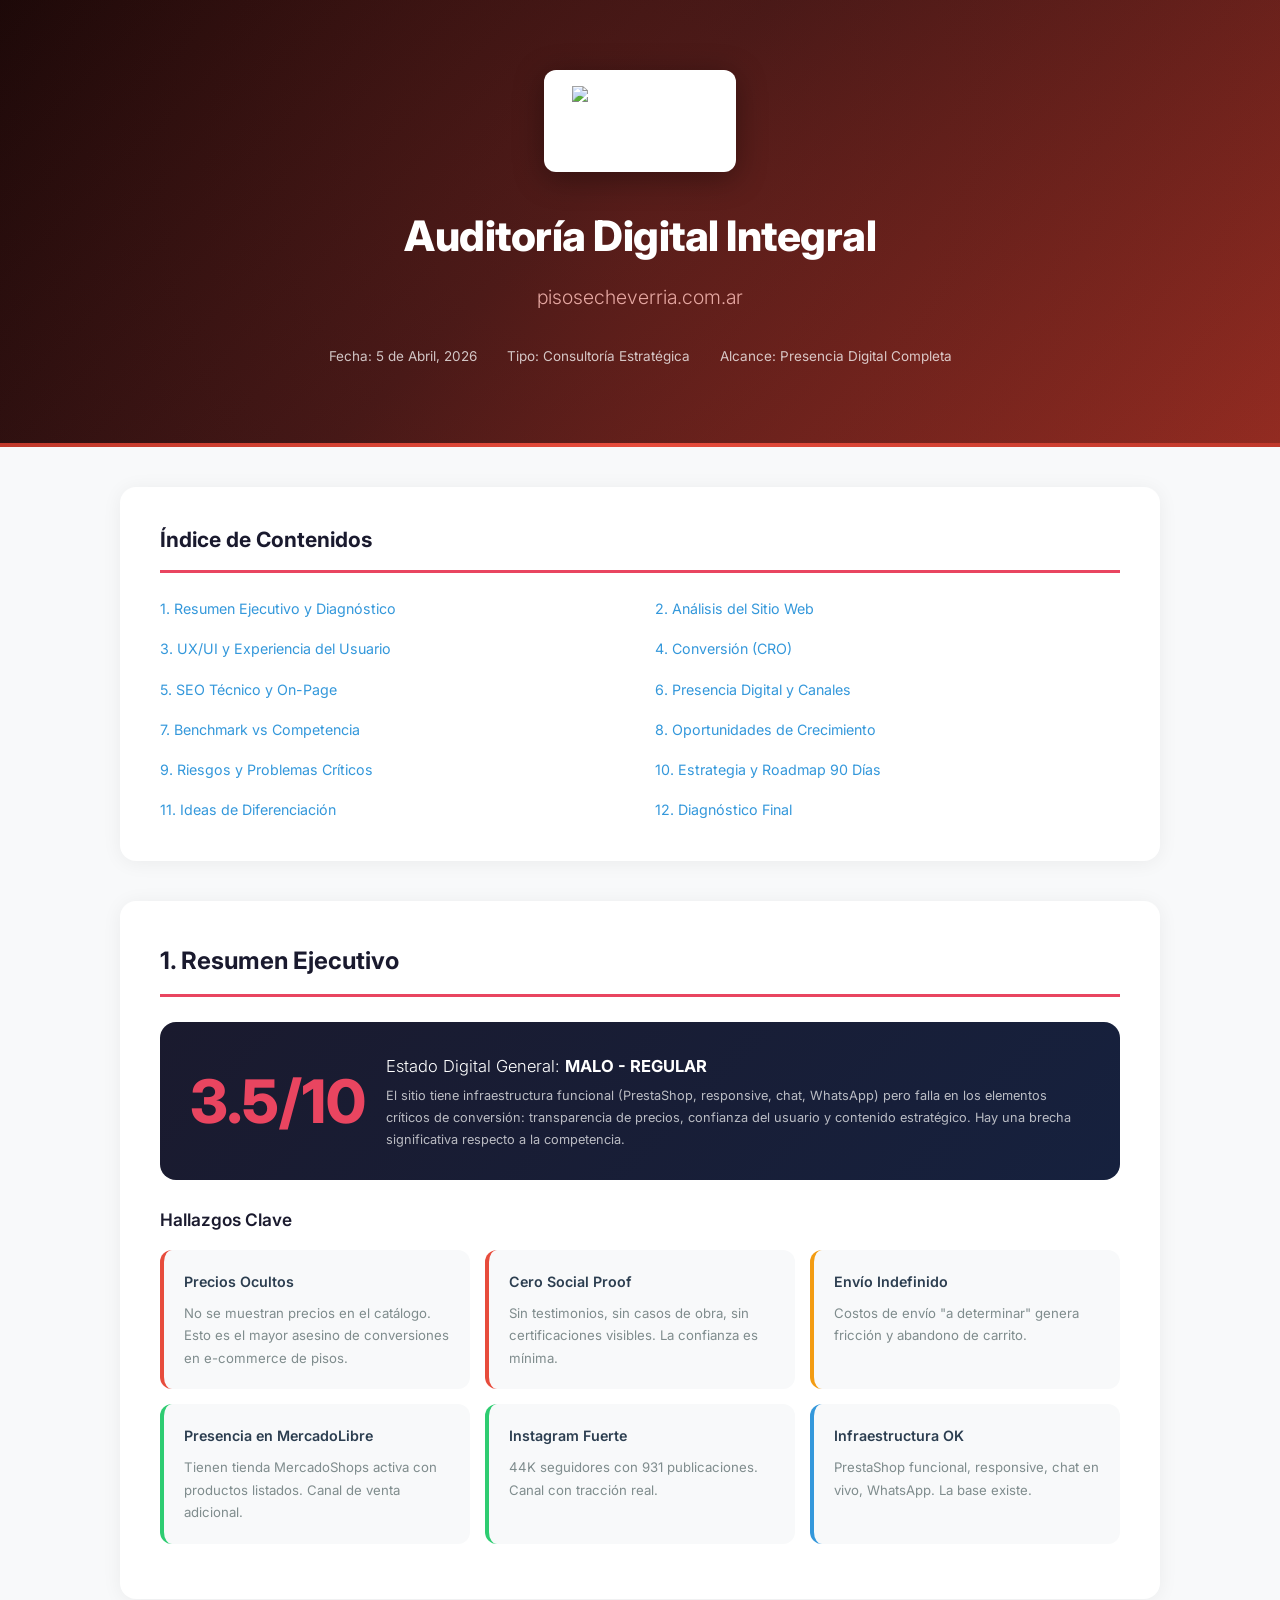
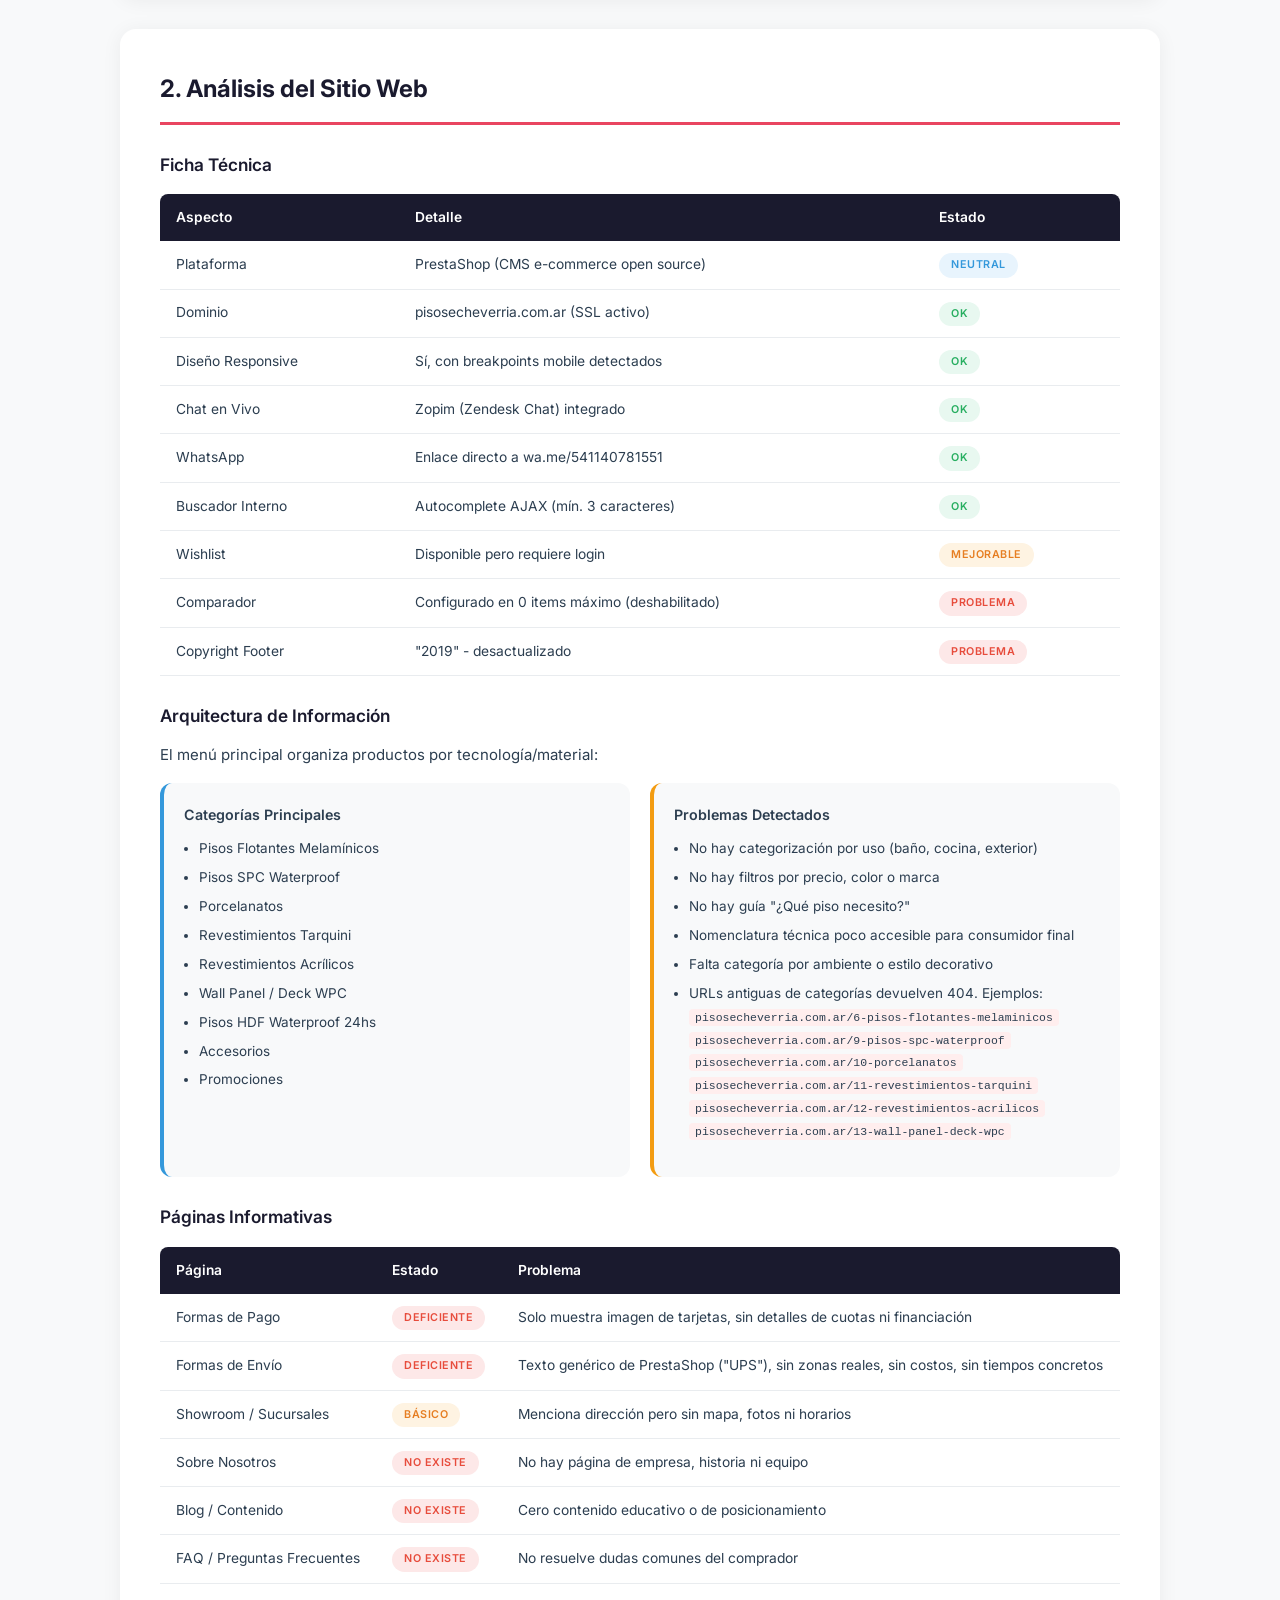
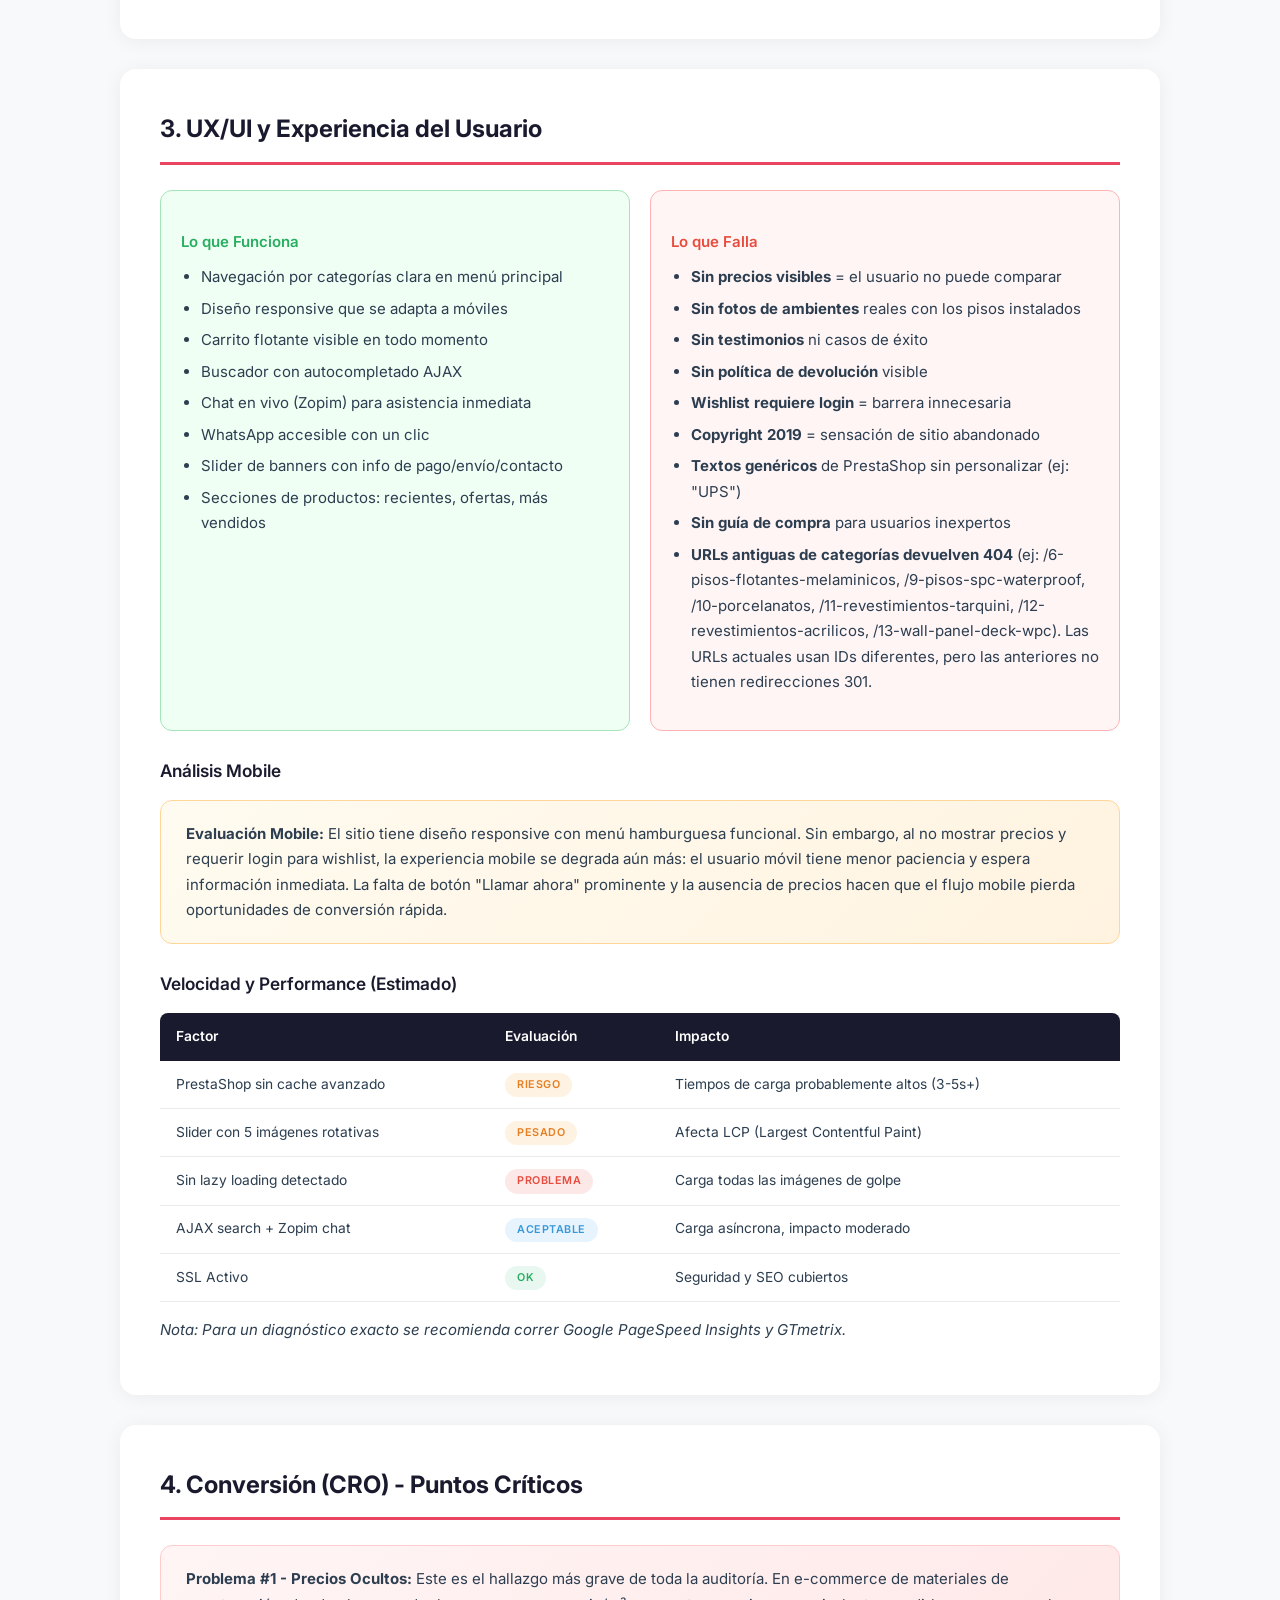
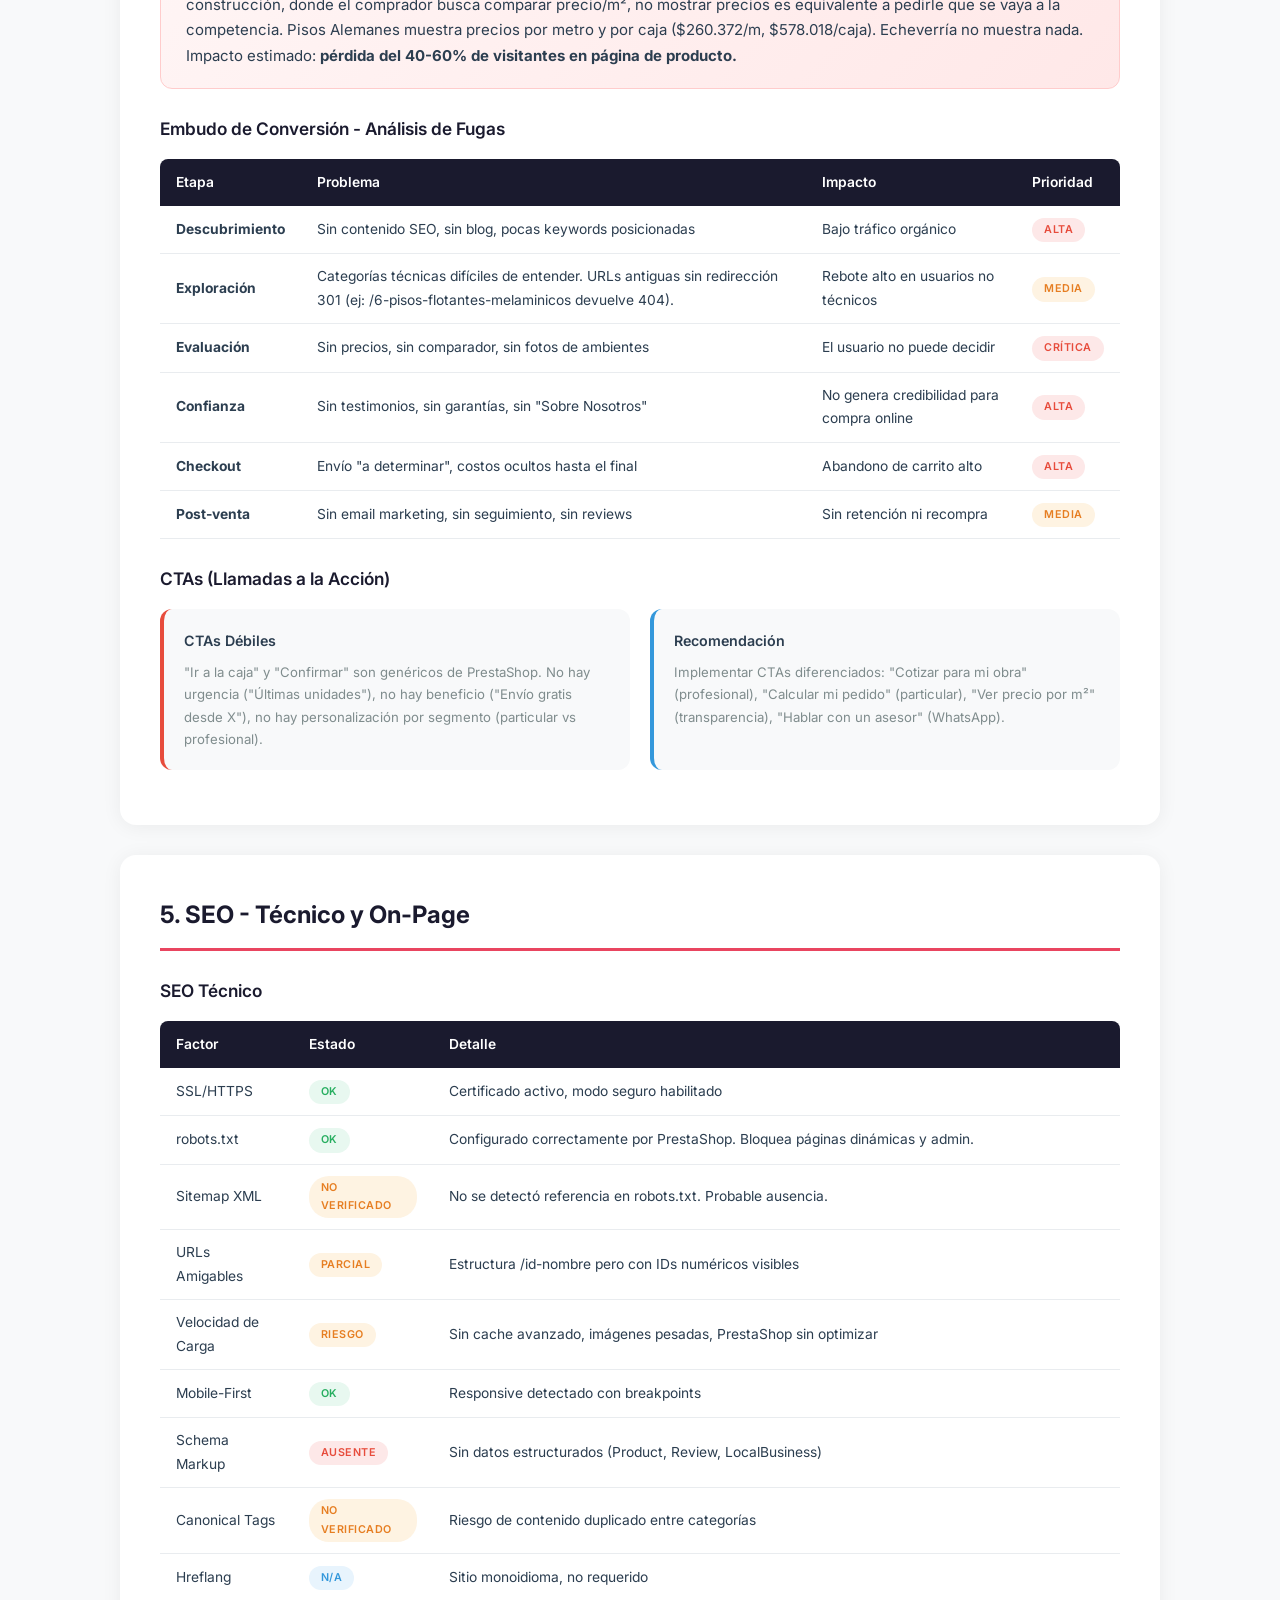
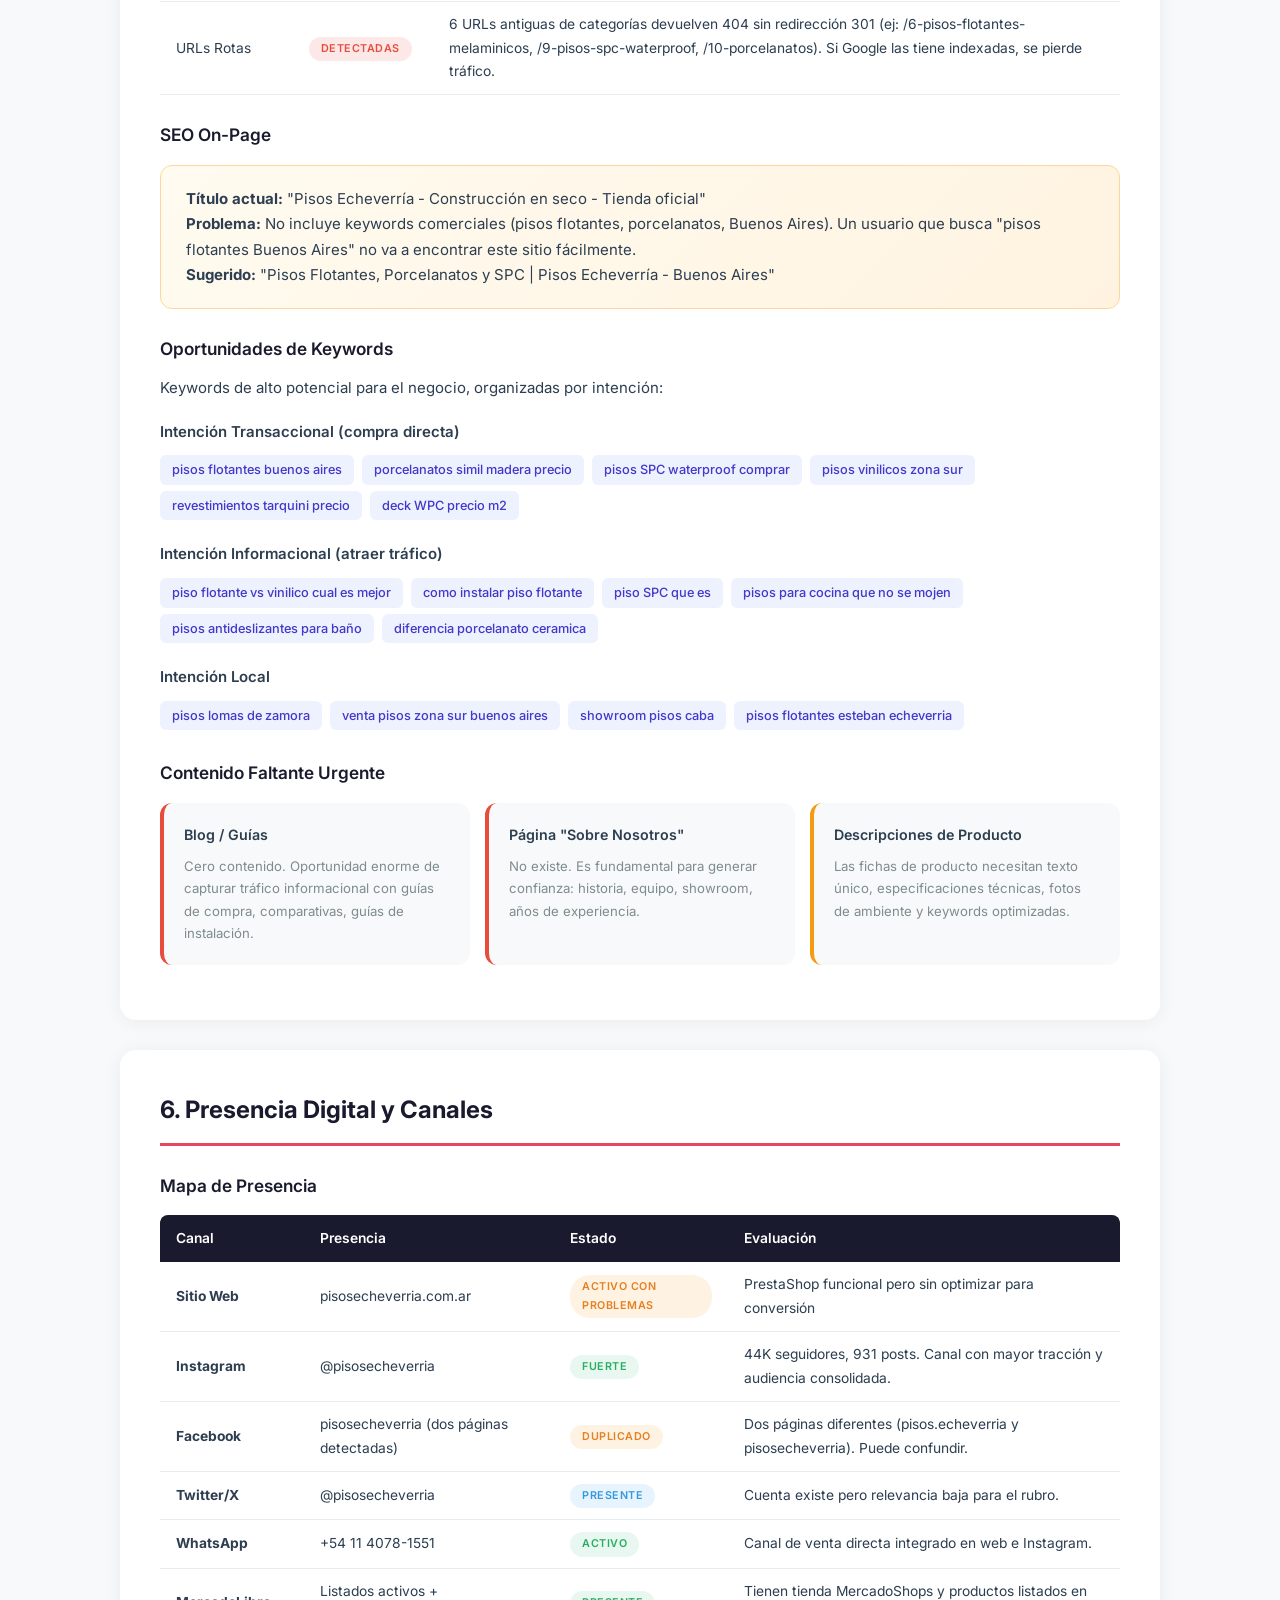
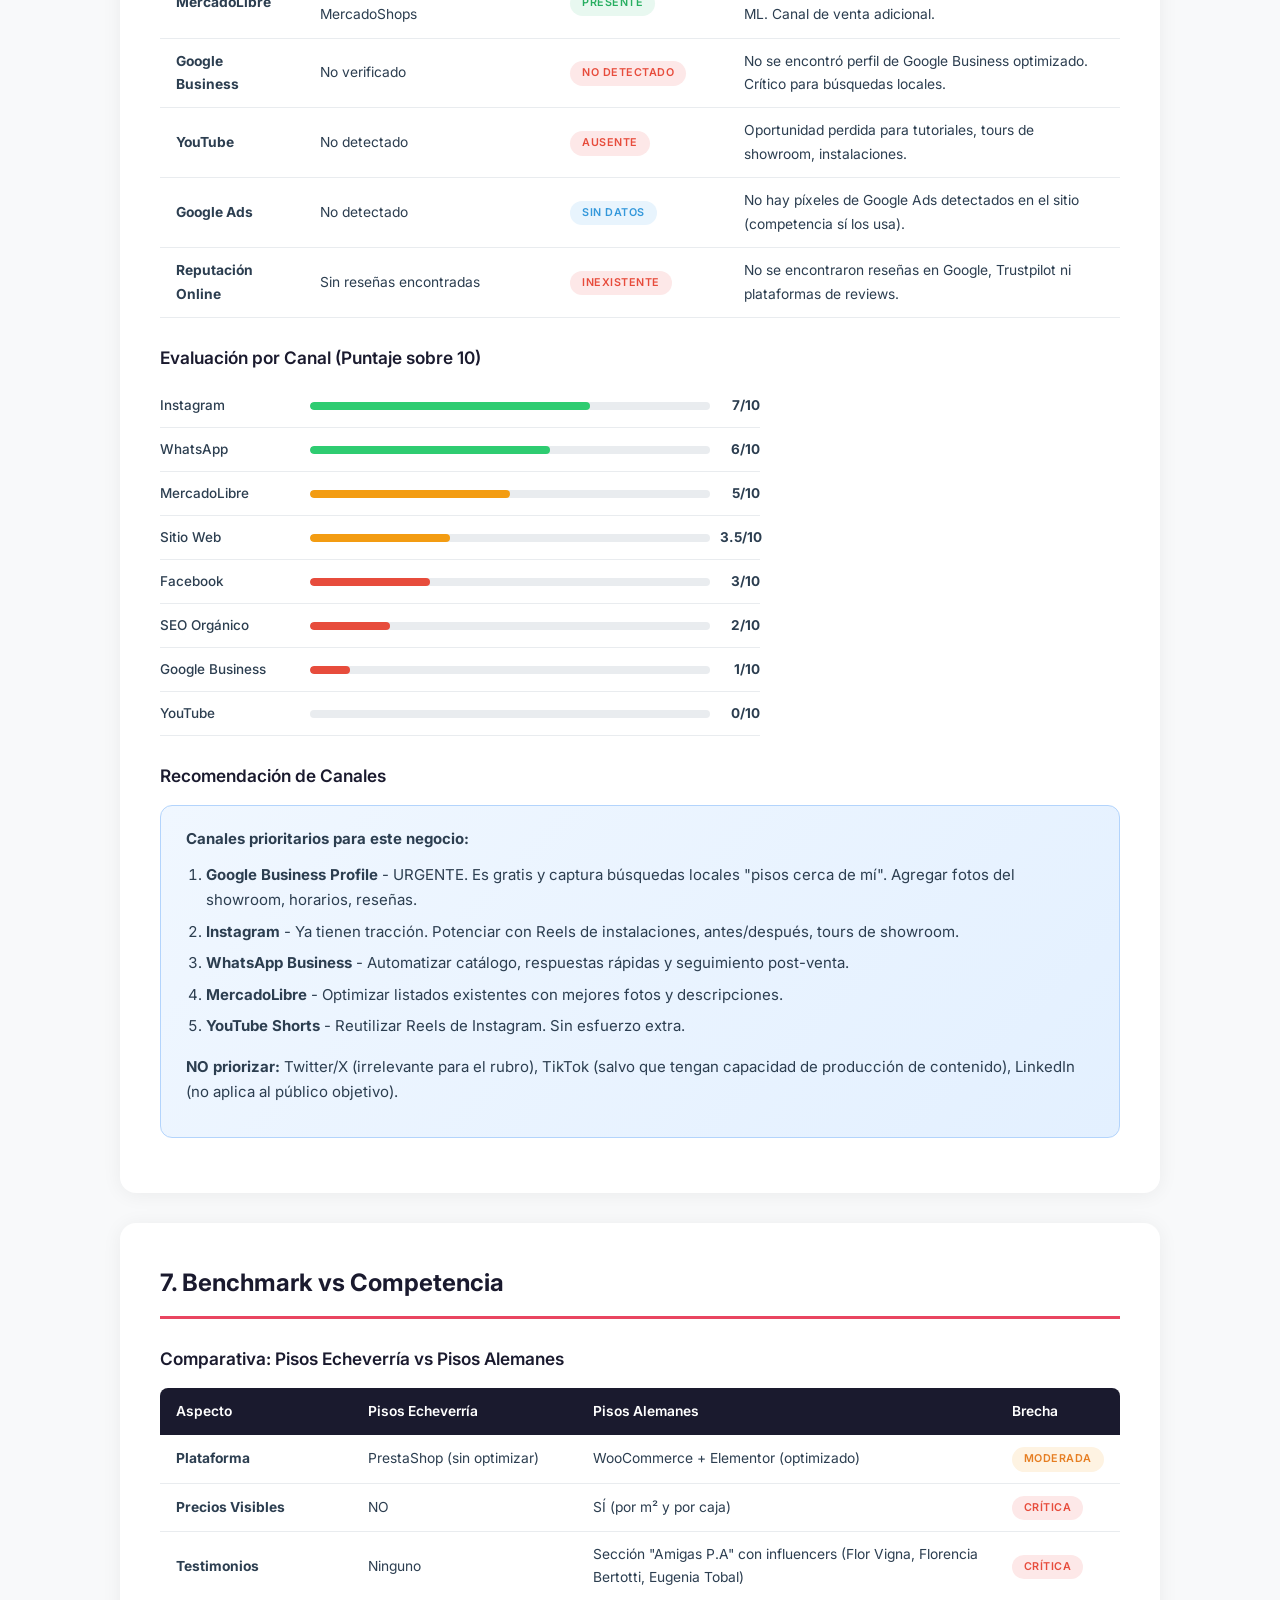
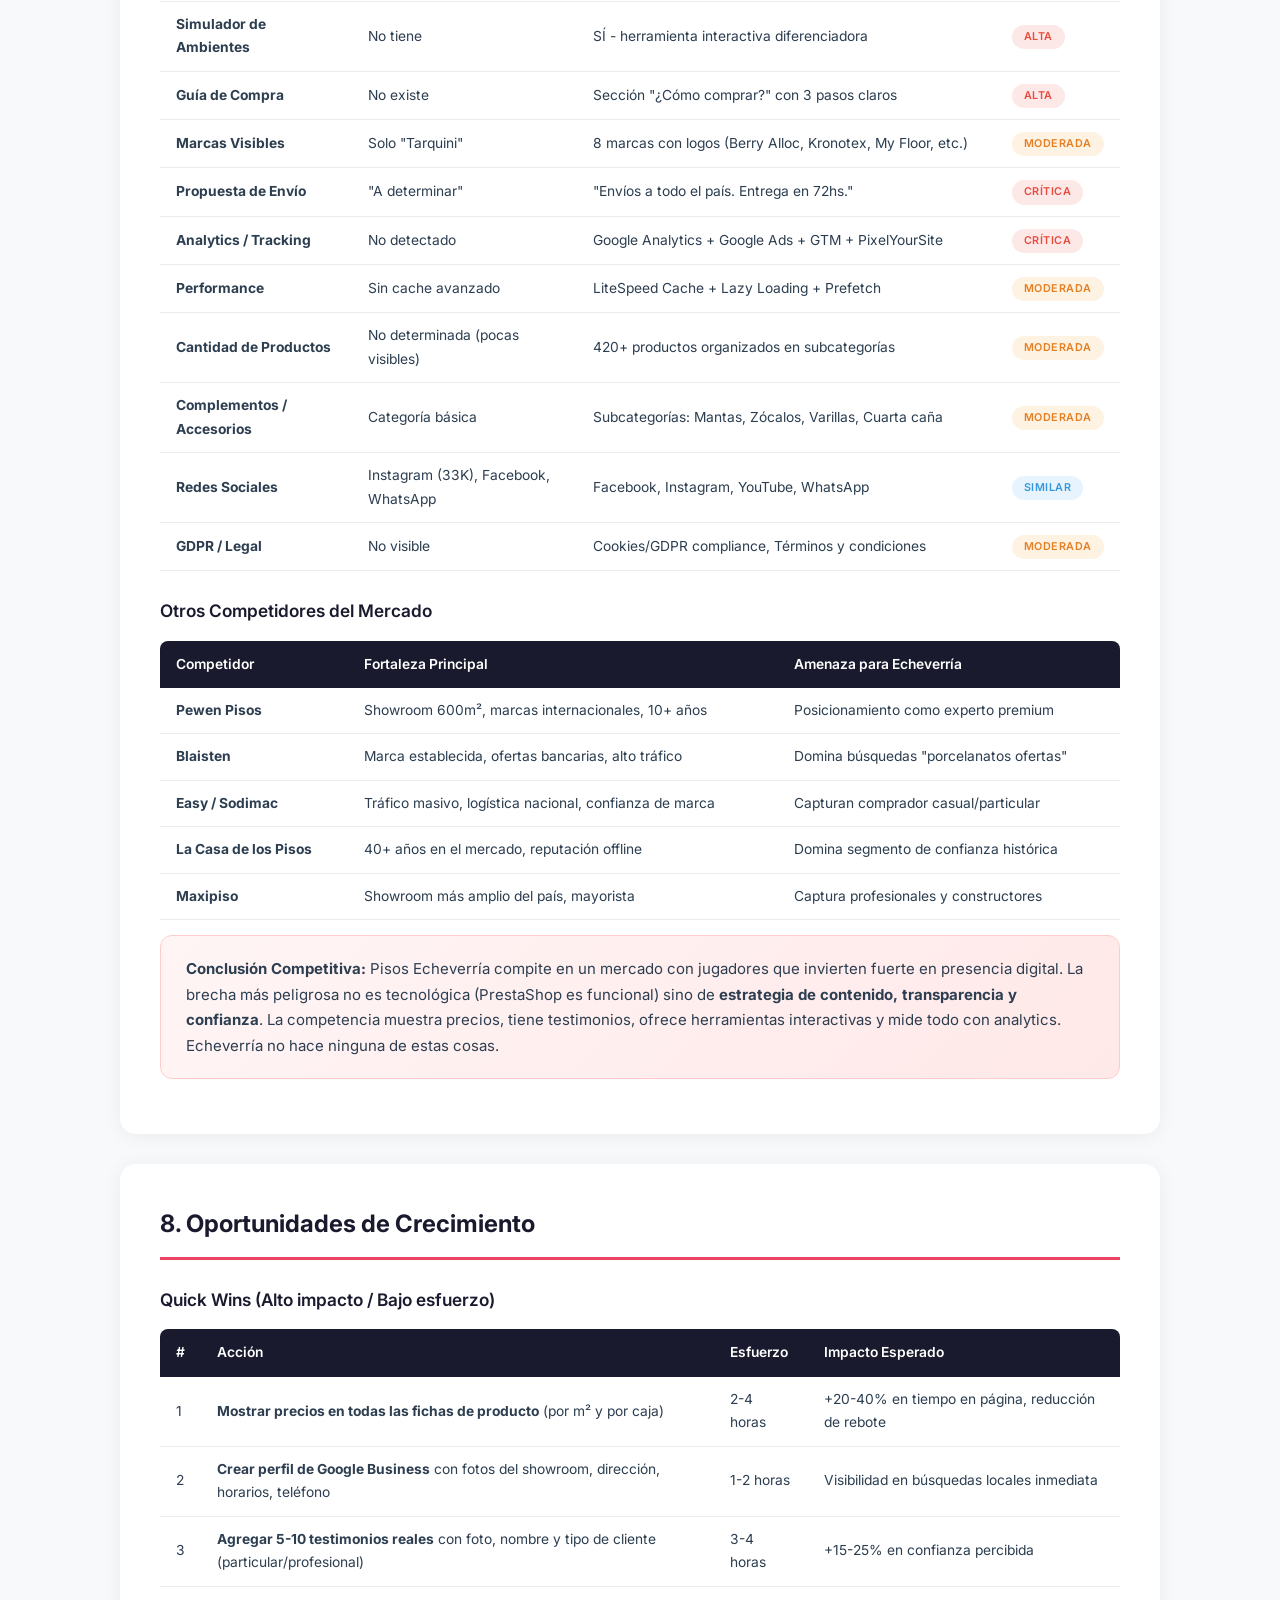
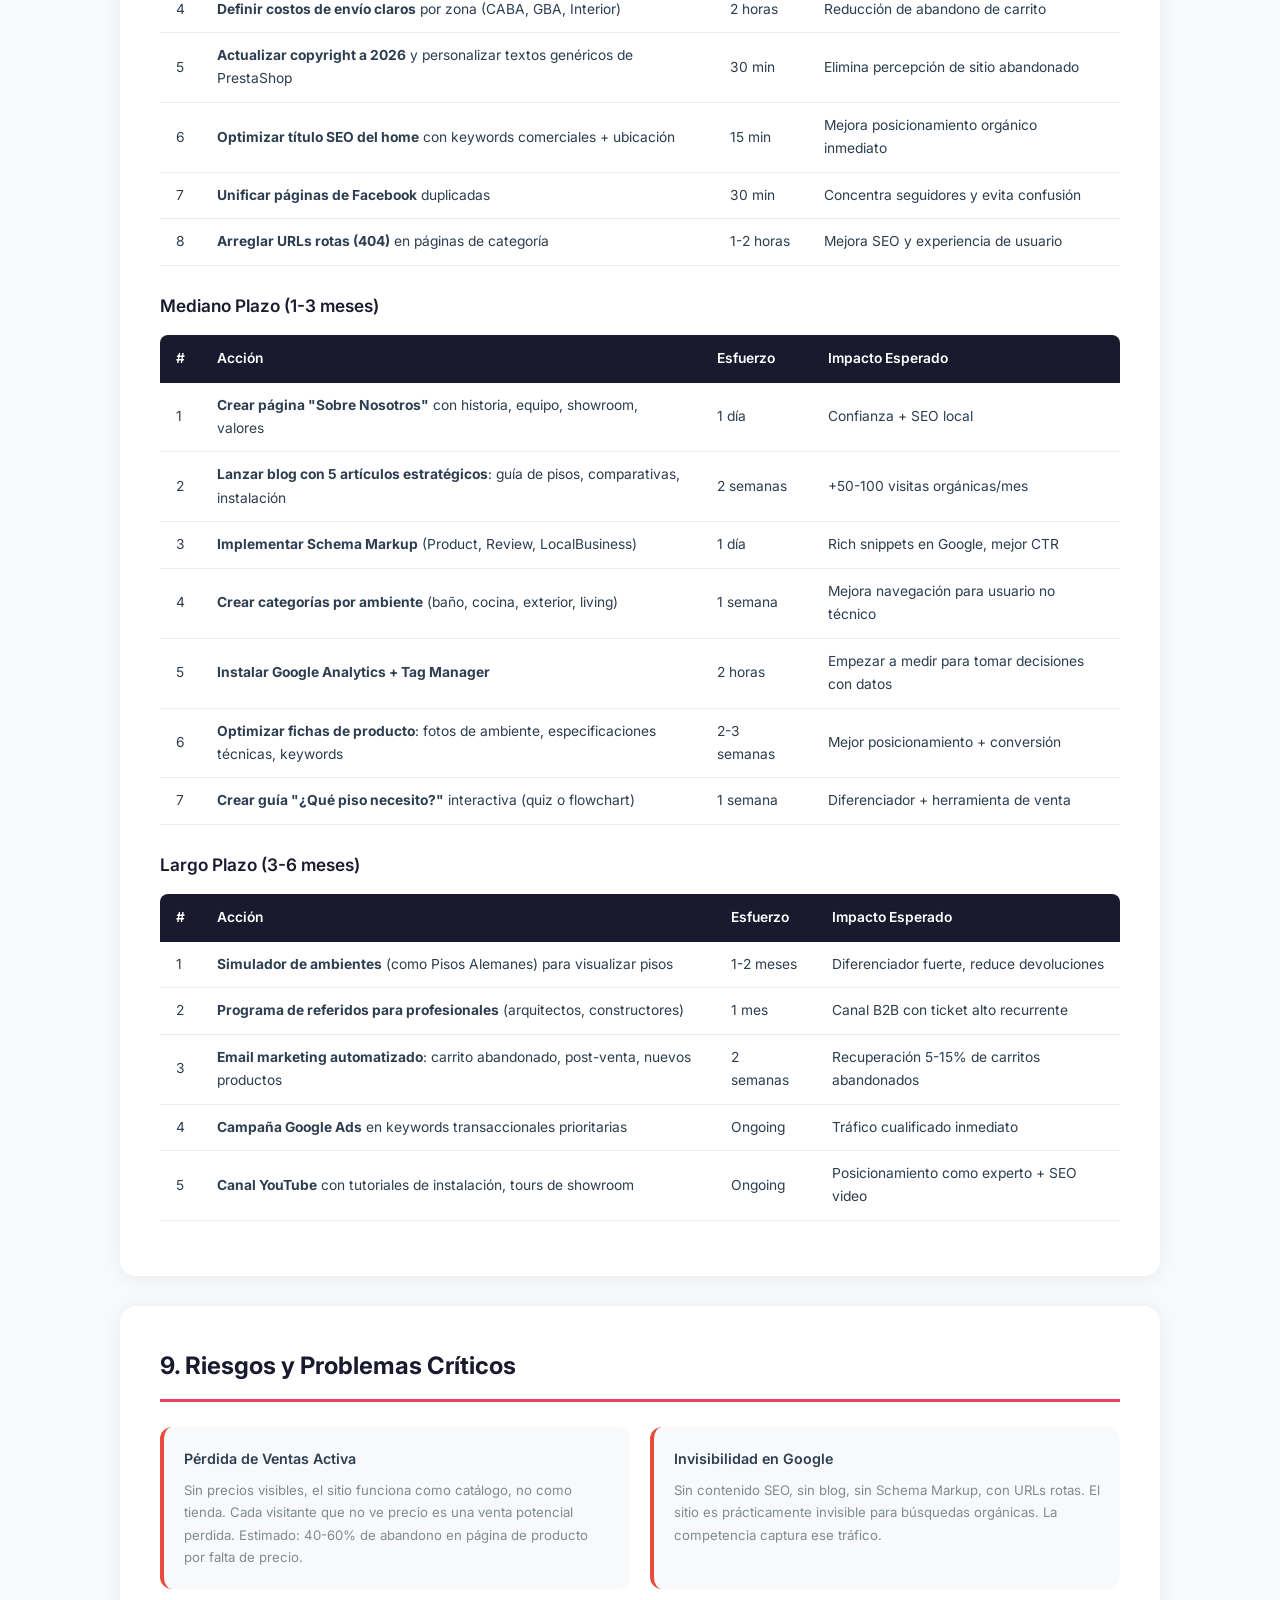
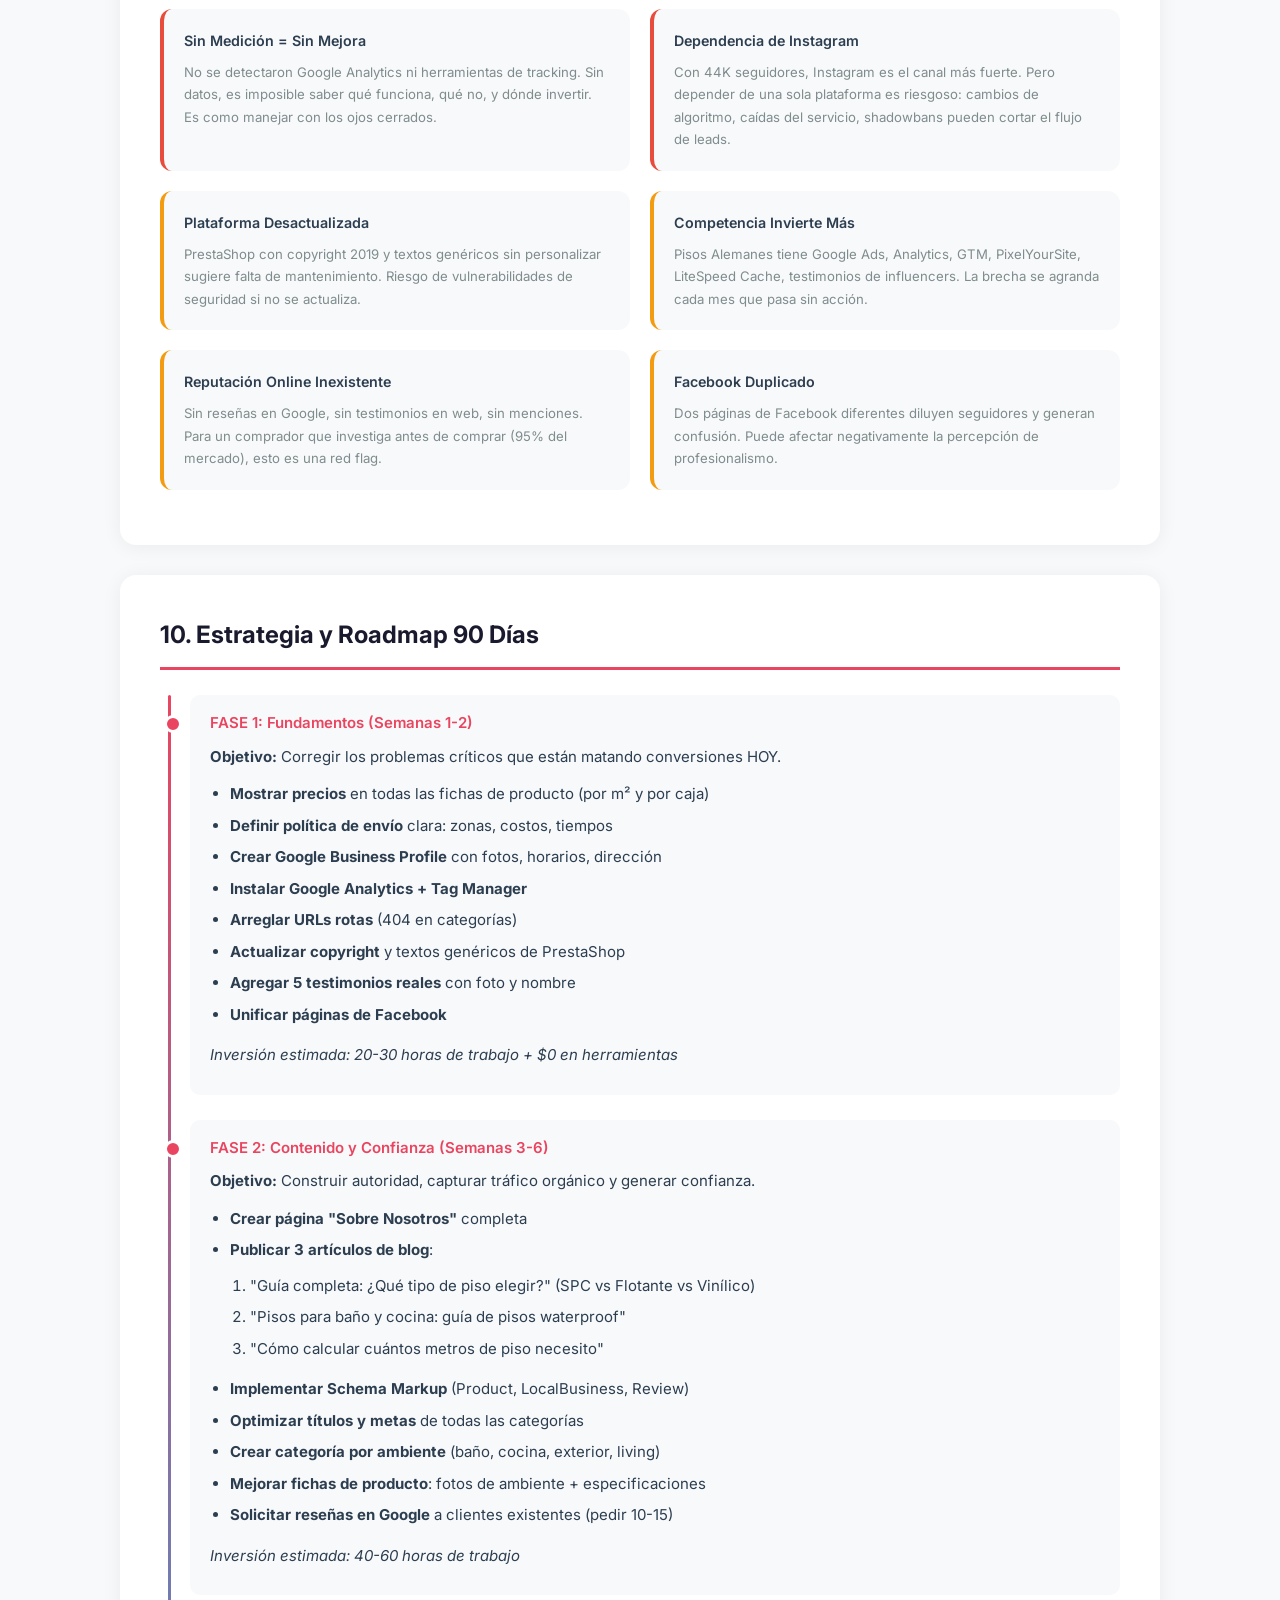
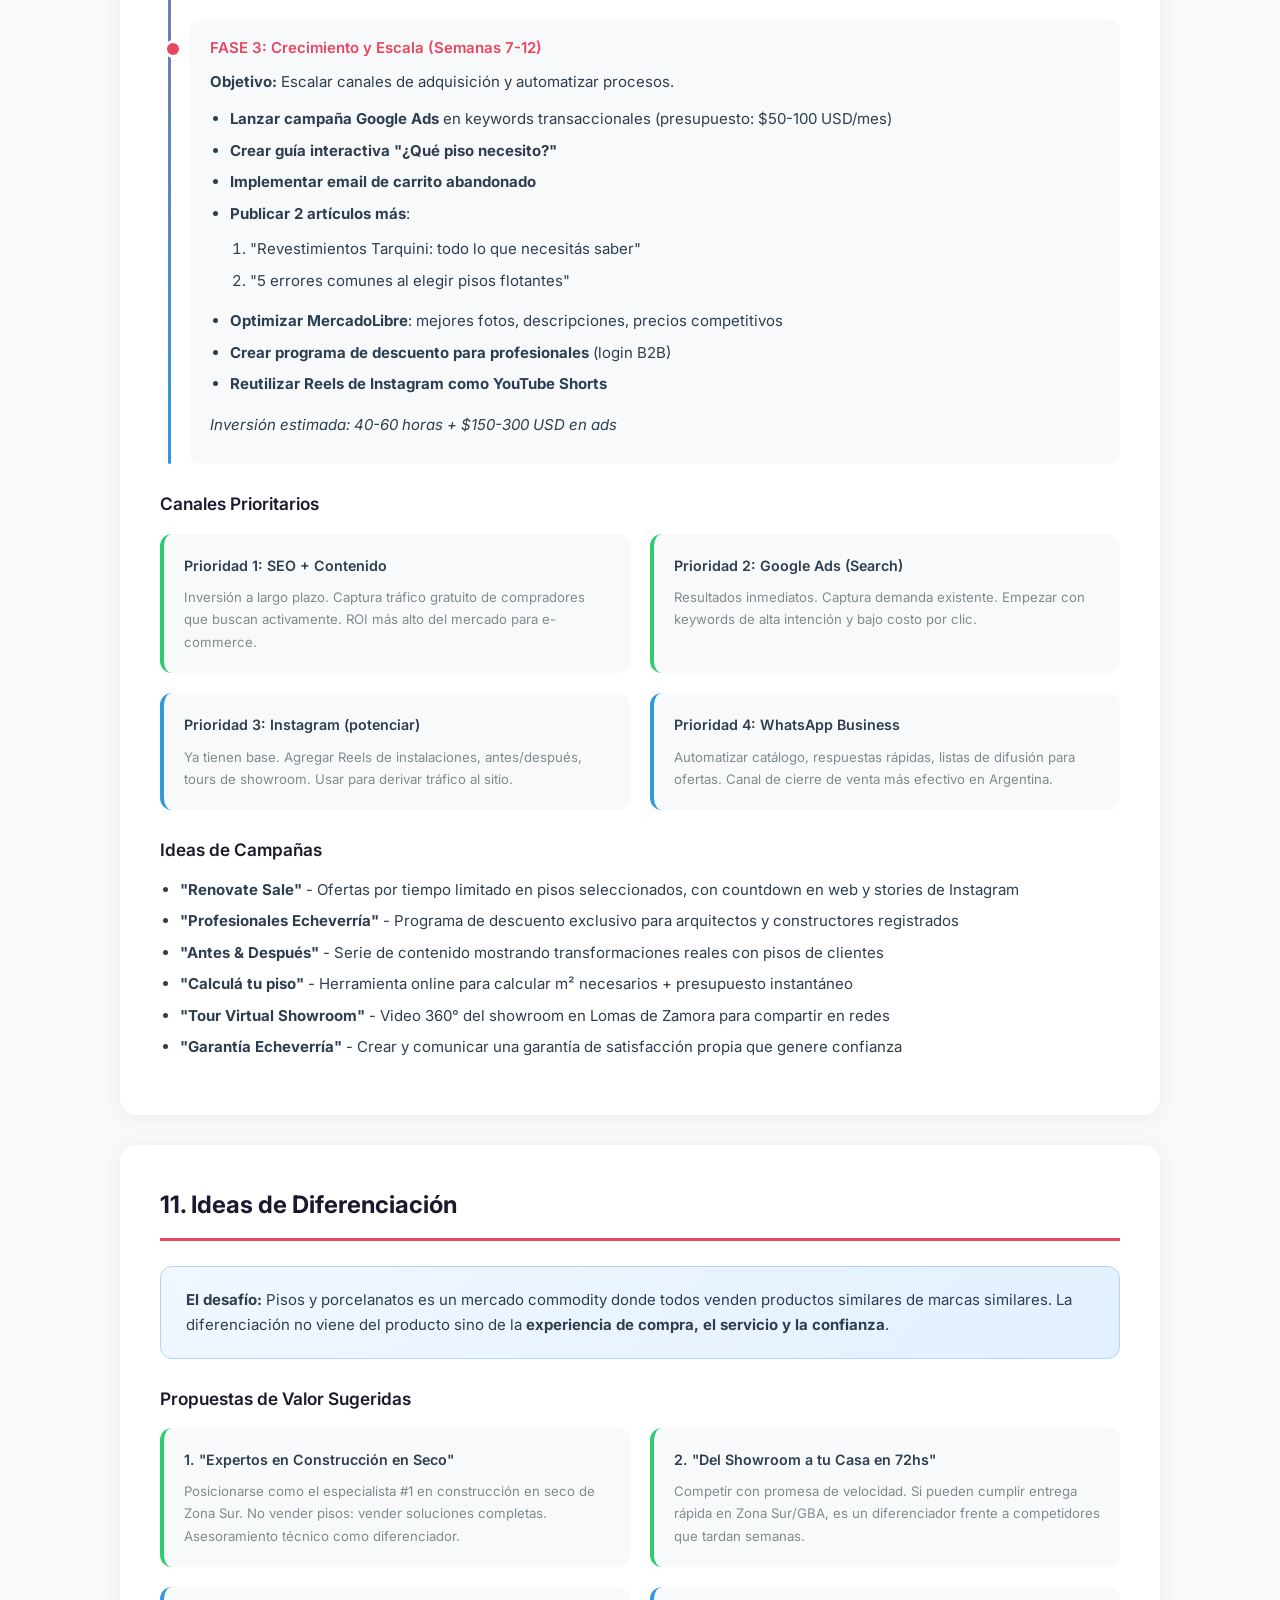
==== commit 05450a5c: "Feat: Style" ====
--- a/auditoria-pisosecheverria.html
+++ b/auditoria-pisosecheverria.html
@@ -33,9 +33,9 @@
         }
 
         .cover {
-            background: linear-gradient(135deg, var(--primary) 0%, #16213e 50%, #0f3460 100%);
+            background: linear-gradient(135deg, #1a0808 0%, #3a1515 45%, #922b21 100%);
             color: white;
-            padding: 80px 40px;
+            padding: 70px 40px 80px;
             text-align: center;
             position: relative;
             overflow: hidden;
@@ -48,13 +48,46 @@
             left: -50%;
             width: 200%;
             height: 200%;
-            background: radial-gradient(circle, rgba(233,69,96,0.1) 0%, transparent 50%);
+            background: radial-gradient(circle, rgba(192,57,43,0.18) 0%, transparent 55%);
             animation: pulse 4s ease-in-out infinite;
+        }
+
+        .cover::after {
+            content: '';
+            position: absolute;
+            bottom: 0;
+            left: 0;
+            right: 0;
+            height: 4px;
+            background: linear-gradient(90deg, #c0392b, #e74c3c, #c0392b);
         }
 
         @keyframes pulse {
             0%, 100% { transform: scale(1); }
             50% { transform: scale(1.1); }
+        }
+
+        .cover-logo {
+            position: relative;
+            margin-bottom: 28px;
+            display: flex;
+            justify-content: center;
+        }
+
+        .cover-logo-box {
+            background: #ffffff;
+            border-radius: 12px;
+            padding: 16px 28px;
+            box-shadow: 0 6px 30px rgba(0,0,0,0.35);
+            display: inline-flex;
+            align-items: center;
+            justify-content: center;
+        }
+
+        .cover-logo img {
+            height: 70px;
+            width: auto;
+            display: block;
         }
 
         .cover h1 {
@@ -62,6 +95,7 @@
             font-weight: 800;
             margin-bottom: 10px;
             position: relative;
+            letter-spacing: -0.5px;
         }
 
         .cover .subtitle {
@@ -70,6 +104,7 @@
             font-weight: 300;
             margin-bottom: 30px;
             position: relative;
+            color: #f5b7b1;
         }
 
         .cover .meta {
@@ -77,7 +112,7 @@
             justify-content: center;
             gap: 30px;
             font-size: 0.9em;
-            opacity: 0.7;
+            opacity: 0.75;
             position: relative;
         }
 
@@ -427,10 +462,15 @@
 
 <!-- PORTADA -->
 <div class="cover">
+    <div class="cover-logo">
+        <div class="cover-logo-box">
+            <img src="https://pisosecheverria.com.ar/img/tienda-work-design-studio-logo-1456510513.jpg" alt="Pisos Echeverría">
+        </div>
+    </div>
     <h1>Auditoría Digital Integral</h1>
     <div class="subtitle">pisosecheverria.com.ar</div>
     <div class="meta">
-        <span>Fecha: 2 de Abril, 2026</span>
+        <span>Fecha: 5 de Abril, 2026</span>
         <span>Tipo: Consultoría Estratégica</span>
         <span>Alcance: Presencia Digital Completa</span>
     </div>
